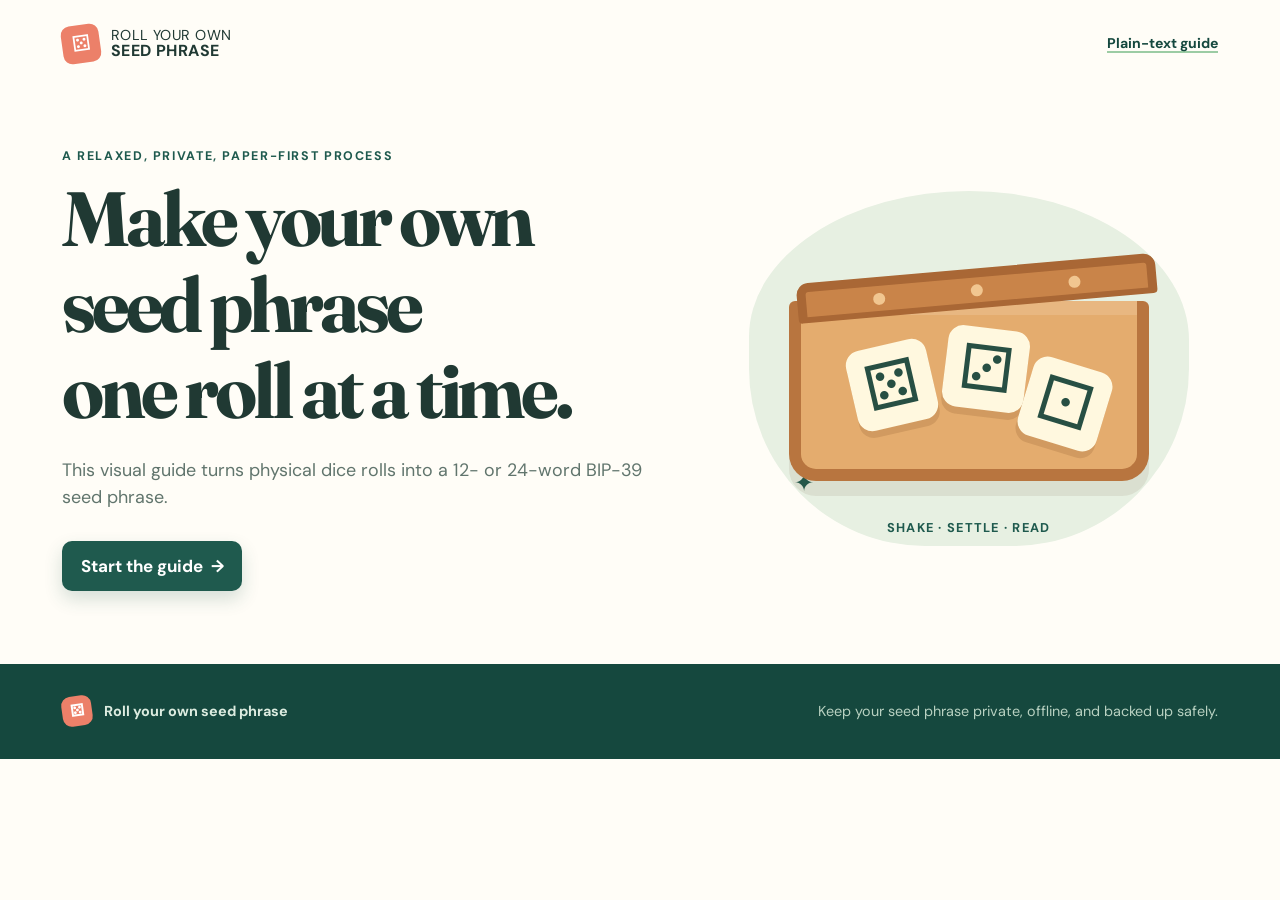
==== website/index.html @ ac2494f8 "Add seed phrase guide website Add the complete six-step static dice-to-BIP39 guide with interactive " ====
<!doctype html>
<html lang="en">
<head>
  <meta charset="utf-8">
  <meta name="viewport" content="width=device-width, initial-scale=1">
  <meta name="description" content="A calm, visual guide to creating a BIP-39 seed phrase with physical dice.">
  <title>Roll Your Own Seed Phrase</title>
  <link rel="stylesheet" href="styles.css">
</head>
<body>
  <header class="site-header">
    <div class="brand" aria-label="Roll Your Own Seed Phrase">
      <span class="brand-mark" aria-hidden="true">⚄</span>
      <span>Roll your own<br><strong>seed phrase</strong></span>
    </div>
    <a class="plain-guide-link" href="../HowToRollYourOwnSeedphrase.txt">Plain-text guide</a>
  </header>

  <main>
    <section class="hero intro" aria-labelledby="hero-title">
      <div class="hero-copy">
        <p class="eyebrow">A relaxed, private, paper-first process</p>
        <h1 id="hero-title">Make your own seed phrase<br>one roll at a time.</h1>
        <p class="hero-text">This visual guide turns physical dice rolls into a 12- or 24-word BIP-39 seed phrase.</p>
        <div class="hero-actions">
          <button class="button button-primary start-guide" type="button">Start the guide <span aria-hidden="true">→</span></button>
        </div>
      </div>
      <div class="hero-art" aria-label="Illustration of dice inside a lidded box">
        <div class="spark spark-one">✦</div><div class="spark spark-two">✦</div>
        <div class="box-lid"><span></span><span></span><span></span></div>
        <div class="box">
          <span class="die die-a">⚄</span><span class="die die-b">⚂</span><span class="die die-c">⚀</span>
        </div>
        <p class="art-caption">Shake · settle · read</p>
      </div>
    </section>

    <section class="wizard" aria-label="Seed phrase guide">
      <div class="wizard-progress" aria-live="polite"><span class="progress-label">Step <strong data-current-step>1</strong> of 6</span><div class="progress-track"><span></span></div><span data-progress-title>Prepare privately</span></div>
      <div class="step-stage">
        <article class="guide-step is-active prepare-step" data-step-panel="1">
          <div class="step-copy"><p class="step-number">Step 1 · prepare</p><h2>Set up a private, paper-first workspace.</h2><p>Gather these six things before we get started.</p>
            <div class="setup-grid compact"><article class="supply-card"><span class="supply-icon" aria-hidden="true">⚄</span><h3>Dice</h3><p>One or more six-sided dice.</p></article><article class="supply-card"><span class="supply-icon" aria-hidden="true">▱</span><h3>Rolling setup</h3><p>A lidded box (e.g. shoebox, tupperware) OR a cup and a hard rolling tray.</p></article><article class="supply-card"><span class="supply-icon" aria-hidden="true">▤</span><h3>Two printouts</h3><p><a href="../BitsToWords.pdf">BitsToWords</a> and the <a href="../BIP39_Wordlist_Binary_Decimal_Searchable.pdf">manually searchable BIP-39 word list</a>.</p></article><article class="supply-card"><span class="supply-icon" aria-hidden="true">✎</span><h3>A pen</h3><p>Use it to write each converted bit into the printed sheet.</p></article><article class="supply-card"><span class="supply-icon" aria-hidden="true">▣</span><h3>An offline device</h3><p>A hardware wallet or offline laptop that can <span class="tooltip-wrap"><button class="tooltip-trigger" type="button" aria-describedby="checksum-wallets">find the checksum word<span aria-hidden="true">ⓘ</span></button><span class="tooltip-content" id="checksum-wallets" role="tooltip">Known options include BitBox02, Passport, Jade, Specter DIY, and SeedSigner. Check your device documentation and firmware before relying on it.</span></span>.</p></article><article class="supply-card"><span class="supply-icon" aria-hidden="true">⌂</span><h3>A private room</h3><p>No cameras, phones, observers or electronic snitches like Alexa.</p></article></div>
            <div class="setup-choices"><div><h3 class="choice-heading">My dice</h3><div class="toggle-group" role="group" aria-label="Dice quality"><button class="toggle is-selected" type="button" data-dice="casino" aria-pressed="true">Casino-grade</button><button class="toggle" type="button" data-dice="consumer" aria-pressed="false">Any</button></div><p class="dice-quality-note" data-dice-quality-note hidden><strong>Choose plain, well-made dice.</strong> Casino-grade is not required, but avoid decorative, novelty, or visibly uneven dice.</p></div><div><h3 class="choice-heading">My rolling setup</h3><div class="toggle-group" role="group" aria-label="Rolling setup"><button class="toggle is-selected" type="button" data-container="box" aria-pressed="true">Lidded box</button><button class="toggle" type="button" data-container="cup" aria-pressed="false">Cup and hard tray</button></div></div></div>
            <div class="checklist compact-checklist"><label class="checkpoint"><input type="checkbox" data-checkpoint="dice"><span>Dice ready</span></label><label class="checkpoint"><input type="checkbox" data-checkpoint="rolling-setup"><span>Box or cup and tray ready</span></label><label class="checkpoint"><input type="checkbox"><span>Both printouts ready</span></label><label class="checkpoint"><input type="checkbox"><span>Pen ready</span></label><label class="checkpoint"><input type="checkbox"><span>Offline checksum device ready</span></label><label class="checkpoint"><input type="checkbox"><span>Room checked for privacy</span></label></div>
          </div>
        </article>

        <article class="guide-step" data-step-panel="2">
          <div class="step-copy"><p class="step-number">Step 2 · decide</p><h2>Choose your phrase length and encoding.</h2><p>Make both choices now, before any rolling. Your selection controls every instruction that follows.</p>
            <h3 class="choice-heading">Phrase length</h3><div class="toggle-group" role="group" aria-label="Phrase length"><button class="toggle is-selected" type="button" data-length="12" aria-pressed="true">12 words <small>128 random bits</small></button><button class="toggle" type="button" data-length="24" aria-pressed="false">24 words <small>256 random bits</small></button></div>
            <h3 class="choice-heading">Dice-to-bit method</h3><div class="encoding-tabs" role="tablist" aria-label="Encoding methods"><button class="encoding-tab is-selected" type="button" data-encoding="base4" role="tab" aria-selected="true">Recommended: base-4</button><button class="encoding-tab" type="button" data-encoding="binary" role="tab" aria-selected="false">Alternative: binary</button></div>
            <div class="encoding-explanation is-visible" data-encoding-panel="base4"><p><strong>Base-4 rejection sampling</strong> gives two bits from each accepted roll. Faces 5 and 6 are ignored.</p><p class="quiet">Collect <strong data-base4-count>64</strong> accepted results. Expect about <strong data-base4-average>96</strong> physical rolls on average.</p></div><div class="encoding-explanation" data-encoding-panel="binary"><p><strong>Binary quantization</strong> uses every result: faces 1–3 mean 0, and faces 4–6 mean 1.</p><p class="quiet">Make exactly <strong data-binary-count>128</strong> rolls. Use this only with casino-grade dice, or select 24 words for more margin.</p></div><p class="selection-warning" data-binary-warning hidden><strong>Choose another combination.</strong> Binary quantization with consumer-grade dice requires the 24-word option. Select 24 words or use base-4.</p>
            <label class="checkpoint"><input type="checkbox"><span>I selected my phrase length and encoding.</span></label>
          </div>
          <div class="step-visual encoding-visual" aria-label="Selected die conversion visual"><div class="die-grid" data-base4-visual><div><b>⚀</b><span>00</span></div><div><b>⚁</b><span>01</span></div><div><b>⚂</b><span>10</span></div><div><b>⚃</b><span>11</span></div><div class="rejected"><b>⚄</b><span>skip</span></div><div class="rejected"><b>⚅</b><span>skip</span></div></div><div class="die-grid binary-grid" data-binary-visual hidden><div><b>⚀</b><span>0</span></div><div><b>⚁</b><span>0</span></div><div><b>⚂</b><span>0</span></div><div><b>⚃</b><span>1</span></div><div><b>⚄</b><span>1</span></div><div><b>⚅</b><span>1</span></div></div><p class="visual-label" data-encoding-caption>Base-4: 1–4 become bits; 5–6 are skipped.</p></div>
        </article>

        <article class="guide-step" data-step-panel="3">
          <div class="step-copy"><p class="step-number">Step 3 · roll and record</p><h2>Roll, convert, and repeat.</h2><div data-container-panel="box"><ol class="instruction-list"><li><span>1</span> Put all dice in the lidded box. Shake hard at least ten times, then gently tip the settled dice to one edge.</li><li><span>2</span> Open the box without moving dice by hand. Read left to right; if needed, read the next row front to back.</li><li><span>3</span> Convert each result using the selected method, shown on the right.</li><li><span>4</span> Write <strong data-bits-per-result>2</strong> <strong data-bit-word>bits</strong> in <span data-bit-boxes>the next free boxes</span>.</li></ol></div><div data-container-panel="cup" hidden><ol class="instruction-list"><li><span>1</span> Shake the dice in the cup, then cast them with enough room and energy for several impacts on the hard rolling tray or mat.</li><li><span>2</span> Read every die using the fixed spatial order chosen before the first throw.</li><li><span>3</span> Convert each result using the selected method, shown on the right.</li><li><span>4</span> Write <strong data-bits-per-result>2</strong> <strong data-bit-word>bits</strong> in <span data-bit-boxes>the next free boxes</span>.</li></ol></div><p class="callout"><strong>Unclear result?</strong> If a die is cocked or ambiguous, discard the whole batch and roll the complete batch again.</p><p class="repeat-instruction"><strong>Repeat:</strong> steps 1-4, until you reach the stopping boundary in the last word.</p><label class="checkpoint"><input type="checkbox"><span>I rolled <strong data-required-bits>128</strong> bits with this same rolling method, reading order, and conversion rule throughout.</span></label></div>
          <div class="step-visual rolling-visual" aria-label="Selected rolling method and bit-entry visual"><div class="box-method" data-container-visual="box"><b class="visual-step-number">1</b><div class="mini-box"><span>⚄</span><span>⚂</span><span>⚀</span></div><div class="visual-arrow">↘</div><b class="visual-step-number read-number">2</b><div class="aligned-dice"><span>⚄</span><span>⚂</span><span>⚀</span></div><p>Shake ×10, then tip to align.<br>Read left → right.</p></div><div class="cup-method" data-container-visual="cup" hidden><b class="visual-step-number">1</b><div class="cup-icon">⚄</div><div class="visual-arrow">↘</div><b class="visual-step-number read-number">2</b><div class="tray-dice"><span>⚄</span><span>⚂</span><span>⚀</span></div><p>Cast onto a hard tray or mat.<br>Read in your fixed spatial order.</p></div><div class="face-mapping" data-base4-example><div class="mapping-heading"><b class="visual-step-number">3</b><span>Convert the face value</span></div><div class="mapping-row faces"><b>⚀</b><b>⚁</b><b>⚂</b><b>⚃</b><b>⚄</b><b>⚅</b></div><div class="mapping-row arrows"><span>↓</span><span>↓</span><span>↓</span><span>↓</span><span>↓</span><span>↓</span></div><div class="mapping-row results"><span>00</span><span>01</span><span>10</span><span>11</span><span class="skip">skip</span><span class="skip">skip</span></div></div><div class="face-mapping" data-binary-example hidden><div class="mapping-heading"><b class="visual-step-number">3</b><span>Convert the face value</span></div><div class="mapping-row faces"><b>⚀</b><b>⚁</b><b>⚂</b><b>⚃</b><b>⚄</b><b>⚅</b></div><div class="mapping-row arrows"><span>↓</span><span>↓</span><span>↓</span><span>↓</span><span>↓</span><span>↓</span></div><div class="mapping-row results"><span>0</span><span>0</span><span>0</span><span>1</span><span>1</span><span>1</span></div></div><div class="boundary-shot"><b class="visual-step-number">4</b><span>Stop at the bold divider: leave <strong data-checksum-bits>4</strong> boxes blank.</span><small>Ignore any later dice in the final batch.</small></div><div class="stop-condition-shot"><b class="visual-step-number">5</b><div class="stop-condition-placeholder" role="img" aria-label="Placeholder for a stop-condition image">Stop-condition image placeholder</div></div></div>
        </article>

        <article class="guide-step" data-step-panel="4">
          <div class="step-copy"><p class="step-number">Step 4 · bits to words</p><h2>Look up one 11-bit group (word) at a time.</h2><p>Use the <strong>printed</strong> references. For each of the numbered boxes (except the last one):</p><ol class="instruction-list"><li><span>1</span>Use the first 3 bits to choose the <strong>page</strong>.</li><li><span>2</span>Use the next 3 bits to choose the <strong>column</strong>.</li><li><span>3</span>Use the last 5 bits to choose the <strong>row</strong> and thus word.</li><li><span>4</span><strong>Write</strong> the word you found into the empty space beneath its bits.</li></ol><label class="checkpoint"><input type="checkbox"><span>I found all <strong data-found-words>11</strong> words.</span></label>
          </div>
          <div class="step-visual lookup-visual" aria-label="Four-stage visual lookup and word-entry process for the BIP39 word list">
            <div class="lookup-stage"><b class="visual-step-number">1</b><div class="bits-word-box bits-page"><span class="word-number">1</span><div class="bit-cells"><i>1</i><i>1</i><i>0</i><i>1</i><i>0</i><i>0</i><i>1</i><i>0</i><i>1</i><i>0</i><i>0</i></div><span class="word-space"></span></div><div class="sheet-stack" aria-label="All BIP39 word-list pages"><img src="assets/BIP39_printout/Page1.png" alt="BIP39 word-list page 1"><img src="assets/BIP39_printout/Page2.png" alt="BIP39 word-list page 2"><img src="assets/BIP39_printout/Page3.png" alt="BIP39 word-list page 3"><img src="assets/BIP39_printout/Page4.png" alt="BIP39 word-list page 4"><img src="assets/BIP39_printout/Page5.png" alt="BIP39 word-list page 5"><img src="assets/BIP39_printout/Page6.png" alt="BIP39 word-list page 6"><img src="assets/BIP39_printout/Page7.png" alt="BIP39 word-list page 7"></div><span class="lookup-arrow">→</span><img class="lookup-sheet" src="assets/BIP39_printout/Page7.png" alt="Selected BIP39 word-list page 7"></div>
            <div class="lookup-stage"><b class="visual-step-number">2</b><div class="bits-word-box bits-column"><span class="word-number">1</span><div class="bit-cells"><i>1</i><i>1</i><i>0</i><i>1</i><i>0</i><i>0</i><i>1</i><i>0</i><i>1</i><i>0</i><i>0</i></div><span class="word-space"></span></div><img class="lookup-sheet" src="assets/BIP39_printout/Page7.png" alt="Selected BIP39 word-list page 7"><span class="lookup-arrow">→</span><div class="sheet-highlight column-highlight"><img class="lookup-sheet" src="assets/BIP39_printout/Page7.png" alt="Page 7 with column 5 highlighted"></div></div>
            <div class="lookup-stage"><b class="visual-step-number">3</b><div class="bits-word-box bits-row"><span class="word-number">1</span><div class="bit-cells"><i>1</i><i>1</i><i>0</i><i>1</i><i>0</i><i>0</i><i>1</i><i>0</i><i>1</i><i>0</i><i>0</i></div><span class="word-space"></span></div><div class="sheet-highlight column-highlight"><img class="lookup-sheet" src="assets/BIP39_printout/Page7.png" alt="Page 7 with column 5 highlighted"></div><span class="lookup-arrow">→</span><div class="sheet-highlight column-row-highlight"><img class="lookup-sheet" src="assets/BIP39_printout/Page7.png" alt="Page 7 with column 5 and row 21 highlighted"></div></div>
            <div class="lookup-stage lookup-write-stage"><b class="visual-step-number">4</b><div class="bits-word-box bits-complete"><span class="word-number">1</span><div class="bit-cells"><i>1</i><i>1</i><i>0</i><i>1</i><i>0</i><i>0</i><i>1</i><i>0</i><i>1</i><i>0</i><i>0</i></div><span class="word-space">spoon</span></div></div>
          </div>
        </article>

        <article class="guide-step" data-step-panel="5">
          <div class="step-copy"><p class="step-number">Step 5 · finish</p><h2>Let the checksum finish the last word.</h2><p>For your selected <strong data-selected-length>12</strong>-word phrase, keep the bits you rolled and leave the final <strong data-checksum-bits>4</strong> checksum bits for the wallet.</p><ol class="instruction-list"><li><span>1</span> Identify the <strong class="no-wrap" data-final-options>16</strong> allowed last-word choices matching your rolled bits.<div class="final-range-breakdown" data-final-range-instructions-12><ul><li>The first 3 bits determine the page.</li><li>The next 3 bits determine the column.</li><li>Bit 7 selects the upper half (0) or lower half (1) of that column.</li></ul></div><span data-final-range-instructions-24 hidden>The first 3 bits determine the page.</span></li><li><span>2</span> Enter the first <strong data-prior-word-count>11</strong> words as an existing seed phrase.</li><li><span>3</span> Depending on your wallet select a final word (consult its documentation if needed).</li><li><span>4</span> Verify the wallet's proposed final word against that range.</li></ol>
            <p class="callout"><strong>Remember:</strong> checksum bits are determined by the earlier bits. They do not reduce the randomness you created with dice.</p>
            <label class="checkpoint"><input type="checkbox"><span>I identified the valid range of final words.</span></label>
            <label class="checkpoint"><input type="checkbox"><span>I verified the final word proposed by the wallet keeps my rolled bits and is in the valid range.</span></label>
          </div>
          <div class="step-visual finish-visual" aria-label="Final word selection visual"><div class="finish-stage final-bits-stage"><b class="visual-step-number">1</b><div class="final-bits"><span class="rolled-bits">rolled bits</span><span class="checksum-bits" data-checksum-caption>4 checksum bits</span></div><span class="lookup-arrow">→</span><div class="final-candidate candidate-12" data-final-range-12><div class="sheet-highlight final-range-highlight half-column"><img class="lookup-sheet" src="assets/BIP39_printout/Page7.png" alt="BIP39 word-list page with the upper half of one column highlighted"></div><span>Half a column: 16 candidate words</span></div><div class="final-candidate candidate-24" data-final-range-24 hidden><div class="sheet-highlight final-range-highlight full-page"><img class="lookup-sheet" src="assets/BIP39_printout/Page7.png" alt="BIP39 word-list page highlighted as the candidate range"></div><span>One page: 256 candidate words</span></div></div></div>
        </article>

        <article class="guide-step completion-step" data-step-panel="6">
          <div class="step-copy"><p class="step-number">Step 6 · complete</p><div class="celebration-mark" aria-hidden="true">✦</div><h2>Congratulations—<br>you made your own seed phrase.</h2><p>Keep it private, offline, and safely backed up.</p></div>
        </article>
      </div>
      <div class="step-controls"><button class="button button-quiet previous" type="button" disabled>← Back</button><button class="button button-primary next" type="button">Continue →</button></div><p class="forward-note" data-forward-note aria-live="polite">Tick the checklist above to continue.</p>
      <p class="small-note">This website is an aid to the paper guide, not a place to enter or store your rolls, bits, or seed words.</p>
    </section>
  </main>

  <footer><div><span class="brand-mark" aria-hidden="true">⚄</span> Roll your own seed phrase</div><p>Keep your seed phrase private, offline, and backed up safely.</p></footer>
  <script src="script.js"></script>
</body>
</html>
---- website/styles.css ----
@import url('https://fonts.googleapis.com/css2?family=DM+Mono:wght@400;500&family=DM+Sans:opsz,wght@9..40,400;9..40,500;9..40,600;9..40,700&family=Fraunces:opsz,wght@9..144,600;9..144,700&display=swap');

:root {
  --ink: #203933;
  --muted: #61756d;
  --cream: #fffdf7;
  --sand: #f6efe2;
  --sage: #d8e8d3;
  --mint: #eff7ed;
  --forest: #1f5a4e;
  --deep-forest: #15483e;
  --coral: #ec8069;
  --line: #d9dfd3;
  --shadow: 0 14px 35px rgba(28, 65, 53, .12);
}

* { box-sizing: border-box; }
html { scroll-behavior: smooth; }
body { margin: 0; color: var(--ink); background: var(--cream); font-family: "DM Sans", Arial, sans-serif; font-size: 17px; line-height: 1.55; }
a { color: var(--deep-forest); text-decoration-color: #9ccca4; text-decoration-thickness: 2px; text-underline-offset: 3px; }
a:hover { color: var(--coral); }
button { font: inherit; }
.skip-link { position: absolute; top: -50px; left: 1rem; padding: .6rem 1rem; color: #fff; background: var(--forest); z-index: 10; }
.skip-link:focus { top: 1rem; }
.site-header { max-width: 1220px; min-height: 88px; display: flex; align-items: center; justify-content: space-between; margin: auto; padding: 1rem 2rem; }
.brand { display: inline-flex; align-items: center; gap: .65rem; color: var(--ink); text-decoration: none; line-height: 1.02; font-size: .9rem; letter-spacing: .03em; text-transform: uppercase; }
.brand strong { font-size: 1rem; }
.brand-mark { display: inline-grid; place-items: center; width: 2.4rem; height: 2.4rem; color: #fff; background: var(--coral); border-radius: 9px; transform: rotate(-8deg); font-size: 1.35rem; }
nav { display: flex; gap: 1.6rem; font-size: .92rem; font-weight: 600; }
nav a { text-decoration: none; color: var(--ink); }
.hero { max-width: 1220px; min-height: 500px; display: grid; grid-template-columns: 1.1fr .9fr; align-items: center; gap: 3rem; padding: 3.7rem 2rem 4.6rem; margin: auto; }
.eyebrow { margin: 0 0 .6rem; color: var(--forest); font-size: .78rem; font-weight: 700; letter-spacing: .13em; text-transform: uppercase; }
h1, h2, h3 { line-height: 1.12; }
h1, h2 { font-family: Fraunces, Georgia, serif; }
h1 { max-width: 690px; margin: 0; font-size: clamp(3rem, 6vw, 5.6rem); letter-spacing: -.055em; }
h2 { max-width: 710px; margin: 0; font-size: clamp(2.25rem, 4vw, 3.75rem); letter-spacing: -.04em; }
h3 { margin: 0 0 .65rem; font-size: 1.35rem; }
.hero-text { max-width: 610px; color: var(--muted); font-size: 1.12rem; margin: 1.4rem 0 1.8rem; }
.hero-actions, .step-controls { display: flex; gap: .8rem; flex-wrap: wrap; }
.button { min-height: 46px; display: inline-flex; align-items: center; justify-content: center; gap: .5rem; padding: .67rem 1.1rem; border: 1px solid transparent; border-radius: 10px; font-weight: 700; text-decoration: none; cursor: pointer; transition: transform .18s ease, background .18s ease; }
.button:hover { transform: translateY(-2px); }
.button-primary { color: #fff; background: var(--forest); box-shadow: 0 8px 18px rgba(31, 90, 78, .19); }
.button-primary:hover { color: #fff; background: var(--deep-forest); }
.button-quiet { color: var(--deep-forest); background: transparent; border-color: var(--line); }
.button-quiet:hover { color: var(--deep-forest); background: var(--mint); }
.button:disabled { cursor: not-allowed; opacity: .4; transform: none; }
.hero-art { position: relative; width: min(100%, 440px); min-height: 355px; margin: 0 auto; padding: 70px 40px 40px; background: #e7f0e2; border-radius: 50% 50% 40% 40% / 41% 42% 50% 50%; overflow: hidden; }
.box { position: relative; min-height: 180px; padding: 30px; background: #e4ac6e; border: 12px solid #b8753f; border-top: 0; border-radius: 6px 6px 27px 27px; box-shadow: inset 0 14px rgba(255,255,255,.13), 0 15px 0 rgba(86, 57, 29, .09); }
.box-lid { position: relative; z-index: 1; height: 40px; display: flex; justify-content: space-around; align-items: center; padding: 0 24px; background: #c98449; border: 9px solid #a96735; border-bottom-width: 6px; border-radius: 12px 12px 4px 4px; transform: rotate(-5deg) translate(7px, 8px); }
.box-lid span { width: 12px; height: 12px; background: #f1c690; border-radius: 50%; }
.die { position: absolute; width: 82px; height: 82px; display: grid; place-items: center; border-radius: 15px; color: #274f43; background: #fff8df; box-shadow: 0 7px 0 rgba(115, 69, 28, .17); font-size: 3.9rem; line-height: 1; }
.die-a { left: 15%; top: 43px; transform: rotate(-13deg); }.die-b { left: 43%; top: 27px; transform: rotate(7deg); }.die-c { right: 9%; top: 62px; transform: rotate(17deg); }
.spark { position: absolute; color: var(--coral); font-size: 1.5rem; }.spark-one { top: 55px; right: 60px; }.spark-two { bottom: 45px; left: 45px; color: var(--forest); }
.art-caption { position: absolute; bottom: -4px; left: 0; right: 0; text-align: center; color: var(--forest); font-size: .8rem; font-weight: 700; letter-spacing: .1em; text-transform: uppercase; }
.notice { max-width: 1160px; display: flex; align-items: center; gap: 1rem; padding: 1rem 1.5rem; margin: 0 auto; color: #295246; background: var(--sage); border-radius: 12px; }
.notice p { margin: 0; }.notice-icon { display: grid; flex: 0 0 2rem; place-items: center; width: 2rem; height: 2rem; color: #fff; background: var(--forest); border-radius: 50%; }
.section { padding: 6.5rem 2rem; }.section-heading { max-width: 800px; margin: 0 auto 2.5rem; text-align: center; }.section-heading > p:last-child { max-width: 630px; margin: 1rem auto 0; color: var(--muted); }
.setup { background: var(--sand); margin-top: 5rem; }.setup-grid { max-width: 1160px; display: grid; grid-template-columns: repeat(4, 1fr); gap: 1rem; margin: auto; }
.supply-card { min-height: 220px; padding: 1.4rem; background: #fffaf1; border: 1px solid #eadfcf; border-radius: 16px; }.supply-card p { color: var(--muted); font-size: .95rem; }.supply-icon { display: grid; place-items: center; width: 3rem; height: 3rem; margin-bottom: 1rem; color: #fff; background: var(--forest); border-radius: 11px; font-size: 1.5rem; }
.choice-panel { max-width: 920px; display: flex; align-items: center; justify-content: space-between; gap: 2rem; padding: 1.7rem; margin: 3rem auto 0; background: var(--cream); border-radius: 16px; box-shadow: var(--shadow); }.choice-panel h3 { font-size: 1.5rem; }.choice-panel p:last-child { margin: 0; color: var(--muted); }
.toggle-group { display: flex; overflow: hidden; flex: 0 0 auto; border: 1px solid var(--line); border-radius: 11px; }.toggle { min-width: 135px; padding: .7rem .8rem; color: var(--muted); background: transparent; border: 0; cursor: pointer; font-weight: 700; }.toggle + .toggle { border-left: 1px solid var(--line); }.toggle small { display: block; margin-top: .15rem; font-size: .72rem; font-weight: 500; }.toggle.is-selected { color: #fff; background: var(--forest); }
.guide { max-width: 1220px; margin: auto; }.guide-heading { margin-bottom: 2rem; }.stepper { display: grid; grid-template-columns: repeat(5, 1fr); gap: .4rem; max-width: 1050px; margin: auto; padding-bottom: 2.5rem; border-bottom: 1px solid var(--line); }.step-tab { display: flex; align-items: center; gap: .5rem; padding: .55rem; color: var(--muted); text-align: left; background: transparent; border: 0; border-radius: 8px; cursor: pointer; font-size: .84rem; font-weight: 700; }.step-tab span { display: grid; place-items: center; flex: 0 0 26px; width: 26px; height: 26px; color: var(--forest); background: var(--mint); border-radius: 50%; }.step-tab.is-active { color: var(--deep-forest); background: var(--mint); }.step-tab.is-active span { color: #fff; background: var(--forest); }
.step-stage { max-width: 1040px; margin: 2.8rem auto 0; }.guide-step { display: none; grid-template-columns: 1fr .9fr; align-items: center; gap: 4.2rem; min-height: 420px; }.guide-step.is-active { display: grid; }.step-number { margin: 0 0 .6rem; color: var(--coral); font-size: .8rem; font-weight: 700; letter-spacing: .12em; text-transform: uppercase; }.step-copy > p:not(.step-number) { color: var(--muted); }.step-copy h3 { font-family: Fraunces, Georgia, serif; font-size: 2.3rem; letter-spacing: -.035em; }.step-visual { min-height: 290px; display: grid; place-items: center; padding: 2rem; background: var(--mint); border-radius: 28px; }.step-controls { justify-content: center; margin-top: 1rem; }
.encoding-tabs { display: flex; gap: .4rem; margin: 1.5rem 0 1rem; }.encoding-tab { padding: .55rem .7rem; color: var(--muted); background: #fff; border: 1px solid var(--line); border-radius: 8px; cursor: pointer; font-size: .84rem; font-weight: 700; }.encoding-tab.is-selected { color: #fff; background: var(--forest); border-color: var(--forest); }.encoding-explanation { display: none; padding: .85rem 1rem; background: #fffdf7; border-left: 4px solid var(--coral); border-radius: 0 8px 8px 0; font-size: .95rem; }.encoding-explanation.is-visible { display: block; }.encoding-explanation p { margin: .15rem 0 .5rem; }.encoding-explanation .quiet { color: var(--muted); margin-bottom: 0; }.die-grid { display: grid; grid-template-columns: repeat(3, 86px); gap: 12px; }.die-grid div { display: grid; place-items: center; height: 86px; color: #fff; background: var(--forest); border: 1px solid #315d50; border-radius: 9px; box-shadow: none; }.die-grid b { font-family: "DejaVu Sans", sans-serif; font-size: 1.75rem; font-weight: 400; line-height: 1; }.die-grid span { font-family: "DM Mono", monospace; font-size: .8rem; }.die-grid .rejected { color: #8c7864; background: #eee5d8; border-color: #cbbfae; box-shadow: none; }.visual-label { align-self: end; margin: 1rem 0 0; color: var(--muted); font-size: .85rem; text-align: center; }
.instruction-list { display: grid; gap: .8rem; padding: 0; margin: 1.3rem 0; list-style: none; }.instruction-list li { position: relative; min-height: 27px; padding-left: calc(27px + .7rem); }.instruction-list > li > span:first-child { position: absolute; top: 0; left: 0; display: grid; place-items: center; width: 27px; height: 27px; color: #fff; background: var(--forest); border-radius: 50%; font-size: .8rem; font-weight: 700; }.callout { padding: .9rem 1rem; color: #436055 !important; background: #fff6db; border-radius: 9px; font-size: .92rem; }.shake-visual { grid-template-columns: repeat(2, 1fr); gap: 1rem; }.shake-stage { display: grid; gap: .7rem; place-items: center; width: 118px; height: 110px; color: var(--forest); background: #fffdf7; border-radius: 14px; font-weight: 700; }.shake-stage i { font-size: 2.25rem; font-style: normal; }
.bit-visual { grid-template-columns: 1fr; align-content: center; }.bit-visual p { margin: 0 0 1rem; font-weight: 700; }.bit-row { display: flex; gap: 5px; }.bit-row span { display: grid; place-items: center; width: 28px; height: 35px; color: var(--deep-forest); background: #fff; border: 1px solid #bed2bf; border-radius: 4px; font-family: "DM Mono", monospace; font-size: .8rem; }.word-arrow { margin: .8rem; color: var(--coral); font-size: 1.8rem; }.word-placeholder { padding: .7rem 1rem; color: var(--forest); background: #fff8df; border-radius: 8px; font-weight: 700; }.lookup-grid { display: grid; grid-template-columns: repeat(3, 1fr); overflow: hidden; margin-top: 1.5rem; border: 1px solid var(--line); border-radius: 10px; }.lookup-grid div { padding: .8rem; background: #fff; font-size: .82rem; }.lookup-grid div + div { border-left: 1px solid var(--line); }.lookup-grid strong, .lookup-grid span { display: block; }.lookup-grid span { color: var(--muted); }.page-visual { grid-template-rows: 1fr auto; }.paper { position: relative; width: 205px; height: 236px; padding: 21px; background: #fffdf7; box-shadow: 12px 13px 0 #dcead8; transform: rotate(4deg); }.paper-header { width: 55%; height: 13px; background: var(--forest); }.paper-lines { height: 154px; margin-top: 18px; background: repeating-linear-gradient(to bottom, #fffdf7 0 13px, #c9d7c6 14px 15px); }.paper-highlight { position: absolute; width: 130px; height: 16px; top: 139px; left: 29px; background: #ffe595; opacity: .75; }.finish-visual { grid-template-columns: repeat(2, 1fr); gap: .9rem; }.word-card { padding: 1rem .6rem; color: var(--forest); text-align: center; background: #fff; border-radius: 8px; box-shadow: 0 4px 0 #cadac5; font-family: "DM Mono", monospace; font-size: .82rem; }.word-card.final { color: #fff; background: var(--coral); box-shadow: 0 4px 0 #ca6654; }.word-card small { font-family: "DM Sans", sans-serif; }
.checklist-section { padding-top: 1rem; background: var(--sand); }.checklist { max-width: 790px; display: grid; gap: .8rem; margin: auto; }.checklist label { display: flex; gap: .8rem; align-items: center; padding: .85rem 1rem; background: #fffaf1; border-radius: 9px; cursor: pointer; }.checklist input { width: 1.2rem; height: 1.2rem; accent-color: var(--forest); }.checklist input:checked + span { color: var(--muted); text-decoration: line-through; }.small-note { max-width: 790px; margin: 1.5rem auto 0; color: var(--muted); font-size: .88rem; text-align: center; }
footer { display: flex; align-items: center; justify-content: space-between; gap: 1.5rem; padding: 2rem max(2rem, calc((100vw - 1156px)/2)); color: #dcece0; background: var(--deep-forest); font-size: .9rem; }footer div { display: flex; align-items: center; gap: .7rem; font-weight: 700; }footer .brand-mark { width: 1.9rem; height: 1.9rem; font-size: 1rem; }footer p { margin: 0; color: #b8d1c1; }
@media (max-width: 800px) { body { font-size: 16px; }.site-header { padding: 1rem 1.2rem; }nav { display: none; }.hero { grid-template-columns: 1fr; padding: 2.4rem 1.2rem 3.5rem; }.hero-art { width: min(100%, 370px); min-height: 310px; }.section { padding: 4.3rem 1.2rem; }.notice { margin: 0 1.2rem; }.setup-grid { grid-template-columns: repeat(2, 1fr); }.choice-panel { flex-direction: column; align-items: stretch; }.toggle-group { width: 100%; }.toggle { flex: 1; }.stepper { grid-template-columns: 1fr 1fr; }.step-tab:last-child { grid-column: 1 / -1; }.guide-step.is-active { grid-template-columns: 1fr; gap: 2rem; }.step-copy h3 { font-size: 2rem; }.step-visual { min-height: 240px; }.step-controls { margin-top: 2rem; }footer { flex-direction: column; align-items: flex-start; padding: 2rem 1.2rem; } }
@media (max-width: 450px) { h1 { font-size: 3.2rem; }.setup-grid { grid-template-columns: 1fr; }.die-grid { grid-template-columns: repeat(3, 72px); }.die-grid div { height: 72px; }.bit-row { gap: 3px; }.bit-row span { width: 23px; }.encoding-tabs { flex-direction: column; }.lookup-grid { grid-template-columns: 1fr; }.lookup-grid div + div { border-left: 0; border-top: 1px solid var(--line); } }

/* Single-path wizard overrides */
.plain-guide-link { color: var(--deep-forest); font-size: .88rem; font-weight: 700; }
.wizard { display: none; min-height: calc(100vh - 88px); max-width: 1140px; padding: 2rem; margin: 0 auto; }
.wizard-active .intro { display: none; }
.wizard-active .wizard { display: block; }
.wizard-progress { max-width: 1000px; display: grid; grid-template-columns: auto 1fr auto; align-items: center; gap: .85rem; margin: 0 auto 1.5rem; color: var(--muted); font-size: .84rem; font-weight: 700; }
.progress-label { white-space: nowrap; color: var(--forest); }.progress-track { height: 7px; overflow: hidden; background: var(--sage); border-radius: 99px; }.progress-track span { display: block; width: 20%; height: 100%; background: var(--coral); border-radius: inherit; transition: width .25s ease; }
.wizard .step-stage { margin-top: 0; }.wizard .guide-step { min-height: 580px; }.wizard .step-copy h2 { font-size: clamp(2.1rem, 4vw, 3.3rem); }.wizard .step-visual { min-height: 350px; }.compact { grid-template-columns: repeat(2, 1fr); gap: .7rem; margin: 1.4rem 0; }.compact .supply-card { min-height: 0; padding: 1rem; }.compact .supply-card h3 { font-size: 1.05rem; }.compact .supply-card p { margin: .25rem 0 0; font-size: .84rem; }.compact .supply-icon { width: 2.2rem; height: 2.2rem; margin-bottom: .6rem; font-size: 1.05rem; }
.wizard .prepare-step { grid-template-columns: 1fr; min-height: 0; }.prepare-step .compact { grid-template-columns: repeat(3, 1fr); }
.privacy-visual { grid-template-rows: auto auto auto; color: var(--forest); text-align: center; }.privacy-visual > span { color: var(--coral); font-size: 2rem; }.privacy-visual p { margin: 0; font-size: .9rem; font-weight: 700; letter-spacing: .08em; text-transform: uppercase; }.lock-icon { display: grid; place-items: center; width: 150px; height: 150px; color: #fff; background: var(--forest); border: 14px solid #a5caa6; border-radius: 50% 50% 18px 18px; font-size: 4.8rem; }
.choice-heading { margin: 1.45rem 0 .55rem; font-size: 1.05rem; }.wizard .toggle-group { margin-bottom: .4rem; }.checkpoint { display: flex; align-items: center; gap: .7rem; padding: .8rem .9rem; margin-top: 1.2rem; background: #fff6db; border-radius: 9px; cursor: pointer; font-size: .92rem; }.checkpoint input { width: 1.15rem; height: 1.15rem; accent-color: var(--forest); }.checkpoint input:checked + span { color: var(--muted); text-decoration: line-through; }
.binary-grid:not([hidden]), .die-grid:not([hidden]) { display: grid; }.wizard .small-note { max-width: 900px; margin: 1.4rem auto 0; }.wizard + footer { display: none; }.wizard-active footer { display: flex; }.wizard-active main > .hero + .wizard ~ footer { display: flex; }

.setup-choices { display: grid; grid-template-columns: 1fr 1fr; gap: 1rem; }.setup-choices .choice-heading { margin-top: .4rem; }.compact-checklist { grid-template-columns: 1fr 1fr; gap: .55rem; margin-top: 1.4rem; }.compact-checklist label { padding: .6rem .75rem; font-size: .86rem; }.selection-warning { padding: .8rem 1rem; margin: 1rem 0 0; color: #7d2e21; background: #ffebe6; border-left: 4px solid var(--coral); border-radius: 0 8px 8px 0; font-size: .9rem; }[hidden] { display: none !important; }
.conversion-loop { padding: .8rem 1rem; margin-top: 1rem; color: var(--deep-forest); background: var(--sage); border-radius: 9px; font-size: .91rem; }.conversion-loop strong, .conversion-loop span { display: block; }.conversion-loop span { margin-top: .2rem; }.loop-note { color: var(--forest) !important; font-size: .88rem; font-weight: 700; }.rolling-visual { grid-template-rows: 1fr auto auto; }.box-method, .cup-method { display: grid; grid-template-columns: 1fr auto 1fr; align-items: center; gap: .6rem; }.box-method p, .cup-method p { grid-column: 1 / -1; margin: .5rem 0 0; color: var(--forest); text-align: center; font-size: .82rem; font-weight: 700; }.mini-box { display: flex; align-items: center; justify-content: center; gap: .3rem; background: transparent; border: 0; border-radius: 0; transform: none; }.mini-box span, .aligned-dice span, .tray-dice span { display: grid; place-items: center; width: 38px; height: 38px; color: var(--forest); background: #fff8df; border: 1px solid #c8b47e; border-radius: 5px; font-size: 1.7rem; }.aligned-dice, .tray-dice { display: flex; flex-direction: column; gap: .3rem; }.visual-arrow { color: var(--coral); font-size: 2rem; }.cup-icon { display: grid; place-items: center; width: 84px; height: 110px; color: #fff; background: var(--forest); border-radius: 12px 12px 40px 40px; font-size: 2.5rem; }.tray-dice { flex-direction: row; align-items: center; justify-content: center; width: auto; height: auto; background: transparent; border: 0; border-radius: 0; }.reference-crop { display: block; object-fit: cover; object-position: top left; background: #fff; border: 1px solid #cbd2c6; box-shadow: 0 6px 15px rgba(29, 67, 54, .12); }.bits-crop { width: 100%; height: 120px; margin-top: 1rem; object-position: 43% 17%; }.reference-visual { grid-template-columns: 1fr auto 1fr; align-items: center; gap: .7rem; }.reference-visual figure { max-width: 180px; margin: 0; }.reference-visual figcaption { margin-top: .5rem; color: var(--forest); font-size: .78rem; font-weight: 700; text-align: center; }.bits-small { width: 100%; height: 160px; object-position: 28% 20%; }.word-list-crop { width: 100%; height: 160px; object-position: left top; }.finish-visual { grid-template-rows: auto auto 120px auto; }.final-bits { display: flex; overflow: hidden; border-radius: 7px; font-family: "DM Mono", monospace; font-size: .82rem; }.final-bits span { padding: .5rem .7rem; }.rolled-bits { color: #fff; background: var(--forest); }.checksum-bits { color: #7d2e21; background: #ffc5b9; }.final-list-crop { width: 100%; height: 115px; object-position: left bottom; }

.setup-choices > div { display: flex; flex-direction: column; }.setup-choices .choice-heading { min-height: 1.35em; }.setup-choices .toggle-group { min-height: 56px; align-items: stretch; }.setup-choices .toggle { display: flex; align-items: center; justify-content: center; }
.conversion-example { display: grid; grid-template-columns: auto auto auto auto auto; align-items: center; justify-content: center; gap: .45rem; width: 100%; margin-top: .8rem; }.example-die, .example-code { display: grid; place-items: center; min-width: 42px; height: 42px; color: var(--forest); background: #fff8df; border-radius: 8px; font-family: "DM Mono", monospace; font-size: 1.25rem; font-weight: 700; }.example-code { color: #fff; background: var(--forest); }.example-boxes { display: flex; gap: 3px; }.example-boxes i { display: grid; place-items: center; width: 27px; height: 34px; color: var(--deep-forest); background: #fff; border: 2px solid #94bb98; border-radius: 3px; font-family: "DM Mono", monospace; font-style: normal; font-weight: 700; }.conversion-example small { grid-column: 1 / -1; color: var(--forest); font-size: .76rem; text-align: center; }.stop-boundary { display: grid; grid-template-columns: 1fr auto; width: 100%; margin-top: .9rem; overflow: hidden; border: 2px solid #a9c4a8; border-radius: 8px; font-size: .75rem; font-weight: 700; }.stop-boundary > span { padding: .55rem; }.filled-bits { color: #fff; background: var(--forest); }.final-word-bits { color: #7d2e21; background: #ffe4a5; }.stop-boundary small { grid-column: 1 / -1; padding: .45rem .6rem; color: var(--muted); background: #fff; font-size: .71rem; text-align: center; }.rolling-visual { grid-template-rows: auto auto auto; }.lookup-visual { grid-template-columns: repeat(4, 1fr); align-items: start; gap: .55rem; }.lookup-visual figure { margin: 0; }.lookup-visual figcaption, .lookup-stage span { display: block; margin-top: .35rem; color: var(--forest); font-size: .72rem; font-weight: 700; text-align: center; }.lookup-stage { position: relative; }.lookup-stage b { position: absolute; top: -8px; left: -7px; z-index: 1; display: grid; place-items: center; width: 24px; height: 24px; color: #fff; background: var(--coral); border-radius: 50%; font-size: .75rem; }.page-pick, .column-pick, .row-pick { width: 100%; height: 145px; }.page-pick { object-position: 0 0; }.column-pick { object-position: 13% 15%; }.row-pick { object-position: 0 52%; }.finish-visual { grid-template-rows: auto 1fr auto; }.final-candidate { position: relative; width: 100%; overflow: hidden; }.final-candidate span { position: absolute; right: .4rem; bottom: .4rem; padding: .3rem .45rem; color: #7d2e21; background: #ffe4a5; border-radius: 4px; font-size: .72rem; font-weight: 700; }.candidate-12::after { position: absolute; top: 8%; left: 8%; width: 12%; height: 68%; border: 3px solid var(--coral); background: rgba(255, 213, 105, .28); content: ""; pointer-events: none; }.candidate-24::after { position: absolute; inset: 8%; border: 3px solid var(--coral); background: rgba(255, 213, 105, .18); content: ""; pointer-events: none; }.no-wrap { white-space: nowrap; }

.wizard .toggle-group { width: fit-content; }.setup-choices .toggle-group { width: 100%; }.setup-choices .toggle { flex: 1; }.face-mapping { display: grid; grid-template-columns: repeat(6, 1fr); gap: .35rem; width: 100%; margin-top: .8rem; }.face-mapping div { display: grid; place-items: center; min-height: 60px; color: #fff; background: var(--forest); border-radius: 8px; }.face-mapping b { font-size: 1.1rem; }.face-mapping span { font-family: "DM Mono", monospace; font-size: .76rem; }.face-mapping .skip { color: #8c7864; background: #eee5d8; }.face-mapping small { grid-column: 1 / -1; color: var(--forest); text-align: center; font-size: .75rem; font-weight: 700; }.boundary-shot { display: grid; grid-template-columns: 1fr auto; align-items: center; gap: .45rem; width: 100%; margin-top: .85rem; padding: .5rem; background: #fff; border: 2px solid #e3bc5f; border-radius: 8px; }.boundary-shot img { width: 100%; height: 92px; object-fit: cover; object-position: center; }.boundary-shot span { padding: .35rem; color: #7d2e21; background: #ffe4a5; border-radius: 4px; font-size: .75rem; font-weight: 700; }.boundary-shot small { grid-column: 1 / -1; color: var(--muted); font-size: .72rem; text-align: center; }.rolling-visual .loop-note { width: 100%; padding: .7rem .85rem; margin: .85rem 0 0; color: #fff !important; background: var(--forest); border-radius: 8px; font-size: .85rem; text-align: center; }.lookup-visual { grid-template-columns: 1fr; gap: .85rem; }.lookup-stage { display: grid; grid-template-columns: 1fr 180px; align-items: center; gap: .8rem; width: 100%; padding: .6rem; background: #fff; border-radius: 8px; }.lookup-stage span { margin: 0; font-size: .8rem; text-align: left; }.page-pick, .column-pick, .row-pick { width: 100%; height: 74px; }.page-pick { object-position: 0 0; }.column-pick { object-position: 15% 0; }.row-pick { object-position: center 50%; }

.compact-checklist .checkpoint { min-height: 0; margin: 0; background: #fff6db; }.forward-note { min-height: 1.4em; margin: .7rem auto 0; color: #7d2e21; font-size: .86rem; font-weight: 700; text-align: center; }.forward-note.is-hidden { visibility: hidden; }

.repeat-instruction { padding: .8rem .9rem; margin: 1rem 0; color: var(--forest) !important; background: var(--mint); border-left: 4px solid var(--forest); border-radius: 0 8px 8px 0; font-size: .92rem; }.visual-step-number { display: grid; place-items: center; width: 27px; height: 27px; color: #fff; background: var(--forest); border-radius: 50%; font-size: .8rem; }.box-method, .cup-method { position: relative; }.box-method > .visual-step-number:first-child, .cup-method > .visual-step-number:first-child { align-self: start; }.read-number { align-self: center; }.face-mapping { grid-template-columns: 1fr; gap: .25rem; margin-top: 1rem; padding: .7rem; background: #fff; border-radius: 10px; }.face-mapping div { min-height: 0; color: inherit; background: transparent; border-radius: 0; }.mapping-heading { display: flex !important; align-items: center; gap: .5rem; color: var(--forest) !important; font-size: .8rem; font-weight: 700; }.mapping-row { display: grid !important; grid-template-columns: repeat(6, 34px); justify-content: center; gap: .3rem; width: 100%; }.mapping-row > * { display: grid; place-items: center; width: 34px; min-height: 34px; border-radius: 7px; }.mapping-row.faces b { color: var(--forest); background: #e4f0df; }.mapping-row.arrows span { color: var(--coral); font-size: 1.2rem; }.mapping-row.results span { color: #fff; background: var(--forest); font-family: "DM Mono", monospace; font-size: .8rem; }.mapping-row.results .skip { color: #8c7864; background: #eee5d8; }.boundary-shot { position: relative; grid-template-columns: 27px 1fr auto; }.boundary-shot > .visual-step-number { align-self: center; }.boundary-shot small { grid-column: 1 / -1; }
.repeat-instruction { padding: .8rem .9rem; margin: 1rem 0; color: var(--forest) !important; background: var(--mint); border-left: 4px solid var(--forest); border-radius: 0 8px 8px 0; font-size: .92rem; }.visual-step-number { display: grid; place-items: center; width: 27px; height: 27px; color: #fff; background: var(--forest); border-radius: 50%; font-size: .8rem; }.box-method, .cup-method { position: relative; }.box-method > .visual-step-number:first-child, .cup-method > .visual-step-number:first-child { align-self: start; }.read-number { align-self: center; }.face-mapping { grid-template-columns: 1fr; gap: .25rem; margin-top: 1rem; padding: 0; background: transparent; border-radius: 0; }.face-mapping div { min-height: 0; color: inherit; background: transparent; border-radius: 0; }.mapping-heading { display: flex !important; align-items: center; gap: .5rem; color: var(--forest) !important; font-size: .8rem; font-weight: 700; }.mapping-row { display: grid !important; grid-template-columns: repeat(6, 38px); justify-content: center; gap: .35rem; width: 100%; }.mapping-row > * { display: grid; place-items: center; width: 38px; min-height: 38px; border-radius: 5px; }.mapping-row.faces b { color: var(--forest); background: #fffdf7; border: 1px solid #94b495; font-family: "DejaVu Sans", sans-serif; font-size: 1.8rem; font-weight: 400; line-height: 1; }.mapping-row.arrows span { color: var(--coral); font-size: 1.2rem; }.mapping-row.results span { color: #fff; background: var(--forest); border: 1px solid #315d50; font-family: "DM Mono", monospace; font-size: .8rem; }.mapping-row.results .skip { color: #8c7864; background: #eee5d8; border-color: #cbbfae; }.boundary-shot, .stop-condition-shot { position: relative; display: grid; grid-template-columns: 27px 1fr auto; align-items: center; gap: .45rem; width: 100%; }.boundary-shot > .visual-step-number, .stop-condition-shot > .visual-step-number { align-self: center; }.boundary-shot small { grid-column: 1 / -1; }.stop-condition-shot { grid-template-columns: 27px 1fr; margin-top: .8rem; }.stop-condition-placeholder { display: grid; place-items: center; min-height: 92px; padding: .5rem; color: var(--forest); background: #f4f0e4; border: 2px dashed #c7b589; border-radius: 5px; font-size: .76rem; font-weight: 700; text-align: center; }
.repeat-instruction { padding: .8rem .9rem; margin: 1rem 0; color: var(--forest) !important; background: var(--mint); border-left: 4px solid var(--forest); border-radius: 0 8px 8px 0; font-size: .92rem; }.visual-step-number { display: grid; place-items: center; width: 27px; height: 27px; color: #fff; background: var(--forest); border-radius: 50%; font-size: .8rem; }.box-method, .cup-method { position: relative; }.box-method > .visual-step-number:first-child, .cup-method > .visual-step-number:first-child { align-self: start; }.read-number { align-self: center; }.face-mapping { grid-template-columns: 1fr; gap: .25rem; margin-top: 1rem; padding: 0; background: transparent; border-radius: 0; }.face-mapping div { min-height: 0; color: inherit; background: transparent; border-radius: 0; }.mapping-heading { display: flex !important; align-items: center; gap: .5rem; color: var(--forest) !important; font-size: .8rem; font-weight: 700; }.mapping-row { display: grid !important; grid-template-columns: repeat(6, 38px); justify-content: center; gap: .35rem; width: 100%; }.mapping-row > * { display: grid; place-items: center; width: 38px; min-height: 38px; border-radius: 5px; }.mapping-row.arrows span { color: var(--coral); font-size: 1.2rem; }.mapping-row.results span { color: #fff; background: var(--forest); border: 1px solid #315d50; font-family: "DM Mono", monospace; font-size: .8rem; }.mapping-row.results .skip { color: #8c7864; background: #eee5d8; border-color: #cbbfae; }.boundary-shot, .stop-condition-shot { position: relative; display: grid; grid-template-columns: 27px 1fr auto; align-items: center; gap: .45rem; width: 100%; }.boundary-shot > .visual-step-number, .stop-condition-shot > .visual-step-number { align-self: center; }.boundary-shot small { grid-column: 1 / -1; }.stop-condition-shot { grid-template-columns: 27px 1fr; margin-top: .8rem; }.stop-condition-placeholder { display: grid; place-items: center; min-height: 92px; padding: .5rem; color: var(--forest); background: #f4f0e4; border: 2px dashed #c7b589; border-radius: 5px; font-size: .76rem; font-weight: 700; text-align: center; }

.die-grid div { height: auto; color: var(--forest); background: transparent; border: 0; border-radius: 0; box-shadow: none; gap: .4rem; }.die-grid .rejected { background: transparent; border: 0; box-shadow: none; }.die-grid b, .mapping-row.faces b, .mini-box span, .aligned-dice span, .tray-dice span { display: block; width: 38px; height: 38px; min-height: 38px; box-sizing: border-box; color: transparent; background-color: #fffdf7 !important; background-image: var(--pips); background-repeat: no-repeat; border: 2px solid var(--forest) !important; border-radius: 5px; font-size: 0; }.die-grid b, .mapping-row.faces b { width: 44px; height: 44px; min-height: 44px; }.die-grid div:nth-child(1) b, .mapping-row.faces b:nth-child(1) { --pips: radial-gradient(circle at 50% 50%, var(--forest) 0 10%, transparent 11%); }.die-grid div:nth-child(2) b, .mapping-row.faces b:nth-child(2) { --pips: radial-gradient(circle at 28% 28%, var(--forest) 0 10%, transparent 11%), radial-gradient(circle at 72% 72%, var(--forest) 0 10%, transparent 11%); }.die-grid div:nth-child(3) b, .mapping-row.faces b:nth-child(3) { --pips: radial-gradient(circle at 28% 28%, var(--forest) 0 10%, transparent 11%), radial-gradient(circle at 50% 50%, var(--forest) 0 10%, transparent 11%), radial-gradient(circle at 72% 72%, var(--forest) 0 10%, transparent 11%); }.die-grid div:nth-child(4) b, .mapping-row.faces b:nth-child(4) { --pips: radial-gradient(circle at 28% 28%, var(--forest) 0 10%, transparent 11%), radial-gradient(circle at 72% 28%, var(--forest) 0 10%, transparent 11%), radial-gradient(circle at 28% 72%, var(--forest) 0 10%, transparent 11%), radial-gradient(circle at 72% 72%, var(--forest) 0 10%, transparent 11%); }.die-grid div:nth-child(5) b, .mapping-row.faces b:nth-child(5), .mini-box span:nth-child(1), .aligned-dice span:nth-child(1), .tray-dice span:nth-child(1) { --pips: radial-gradient(circle at 28% 28%, var(--forest) 0 10%, transparent 11%), radial-gradient(circle at 72% 28%, var(--forest) 0 10%, transparent 11%), radial-gradient(circle at 50% 50%, var(--forest) 0 10%, transparent 11%), radial-gradient(circle at 28% 72%, var(--forest) 0 10%, transparent 11%), radial-gradient(circle at 72% 72%, var(--forest) 0 10%, transparent 11%); }.die-grid div:nth-child(6) b, .mapping-row.faces b:nth-child(6) { --pips: radial-gradient(circle at 28% 25%, var(--forest) 0 10%, transparent 11%), radial-gradient(circle at 72% 25%, var(--forest) 0 10%, transparent 11%), radial-gradient(circle at 28% 50%, var(--forest) 0 10%, transparent 11%), radial-gradient(circle at 72% 50%, var(--forest) 0 10%, transparent 11%), radial-gradient(circle at 28% 75%, var(--forest) 0 10%, transparent 11%), radial-gradient(circle at 72% 75%, var(--forest) 0 10%, transparent 11%); }.mini-box span:nth-child(2), .aligned-dice span:nth-child(2), .tray-dice span:nth-child(2) { --pips: radial-gradient(circle at 28% 28%, var(--forest) 0 10%, transparent 11%), radial-gradient(circle at 50% 50%, var(--forest) 0 10%, transparent 11%), radial-gradient(circle at 72% 72%, var(--forest) 0 10%, transparent 11%); }.mini-box span:nth-child(3), .aligned-dice span:nth-child(3), .tray-dice span:nth-child(3) { --pips: radial-gradient(circle at 50% 50%, var(--forest) 0 10%, transparent 11%); }.mini-box { width: 130px; height: 90px; background: #d49155; border: 3px solid #ae6834; border-radius: 8px 8px 18px 18px; transform: rotate(-5deg); }

.compact .supply-card { position: relative; }.tooltip-wrap { position: relative; display: inline; }.tooltip-trigger { display: inline; padding: 0; color: var(--deep-forest); background: transparent; border: 0; border-bottom: 2px dotted var(--coral); cursor: help; font: inherit; font-weight: 700; }.tooltip-trigger span { margin-left: .18rem; color: var(--coral); font-size: .78em; }.tooltip-content { position: absolute; z-index: 4; left: 0; bottom: calc(100% + .55rem); display: block; width: min(320px, 72vw); padding: .85rem .9rem; color: #fff; background: var(--deep-forest); border-radius: 9px; box-shadow: var(--shadow); font-size: .8rem; line-height: 1.42; opacity: 0; pointer-events: none; transform: translateY(5px); transition: opacity .15s ease, transform .15s ease; }.tooltip-content::after { position: absolute; bottom: -7px; left: 1.2rem; width: 14px; height: 14px; background: var(--deep-forest); content: ""; transform: rotate(45deg); }.tooltip-wrap:hover .tooltip-content, .tooltip-wrap:focus-within .tooltip-content { opacity: 1; pointer-events: auto; transform: translateY(0); }.dice-quality-note { max-width: 295px; padding: .55rem .7rem; margin: .6rem 0 0; color: #536552; background: #f4eed8; border-radius: 7px; font-size: .78rem; line-height: 1.35; }.dice-quality-note strong { color: var(--forest); }

.die-grid div:nth-child(1) b, .mapping-row.faces b:nth-child(1), .mini-box span:nth-child(3), .aligned-dice span:nth-child(3), .tray-dice span:nth-child(3) { --pips: radial-gradient(circle 4px at 50% 50%, var(--forest) 99%, transparent 100%); }.die-grid div:nth-child(2) b, .mapping-row.faces b:nth-child(2) { --pips: radial-gradient(circle 4px at 28% 28%, var(--forest) 99%, transparent 100%), radial-gradient(circle 4px at 72% 72%, var(--forest) 99%, transparent 100%); }.die-grid div:nth-child(3) b, .mapping-row.faces b:nth-child(3), .mini-box span:nth-child(2), .aligned-dice span:nth-child(2), .tray-dice span:nth-child(2) { --pips: radial-gradient(circle 4px at 28% 28%, var(--forest) 99%, transparent 100%), radial-gradient(circle 4px at 50% 50%, var(--forest) 99%, transparent 100%), radial-gradient(circle 4px at 72% 72%, var(--forest) 99%, transparent 100%); }.die-grid div:nth-child(4) b, .mapping-row.faces b:nth-child(4) { --pips: radial-gradient(circle 4px at 28% 28%, var(--forest) 99%, transparent 100%), radial-gradient(circle 4px at 72% 28%, var(--forest) 99%, transparent 100%), radial-gradient(circle 4px at 28% 72%, var(--forest) 99%, transparent 100%), radial-gradient(circle 4px at 72% 72%, var(--forest) 99%, transparent 100%); }.die-grid div:nth-child(5) b, .mapping-row.faces b:nth-child(5), .mini-box span:nth-child(1), .aligned-dice span:nth-child(1), .tray-dice span:nth-child(1) { --pips: radial-gradient(circle 4px at 28% 28%, var(--forest) 99%, transparent 100%), radial-gradient(circle 4px at 72% 28%, var(--forest) 99%, transparent 100%), radial-gradient(circle 4px at 50% 50%, var(--forest) 99%, transparent 100%), radial-gradient(circle 4px at 28% 72%, var(--forest) 99%, transparent 100%), radial-gradient(circle 4px at 72% 72%, var(--forest) 99%, transparent 100%); }.die-grid div:nth-child(6) b, .mapping-row.faces b:nth-child(6) { --pips: radial-gradient(circle 4px at 28% 25%, var(--forest) 99%, transparent 100%), radial-gradient(circle 4px at 72% 25%, var(--forest) 99%, transparent 100%), radial-gradient(circle 4px at 28% 50%, var(--forest) 99%, transparent 100%), radial-gradient(circle 4px at 72% 50%, var(--forest) 99%, transparent 100%), radial-gradient(circle 4px at 28% 75%, var(--forest) 99%, transparent 100%), radial-gradient(circle 4px at 72% 75%, var(--forest) 99%, transparent 100%); }.die-grid b, .mapping-row.faces b { width: 38px; height: 38px; min-height: 38px; }

.box-method .visual-arrow, .cup-method .visual-arrow { display: none; }.box-method, .cup-method { grid-template-columns: 27px auto; justify-content: center; }.box-method .mini-box { animation: shake-box .45s ease-in-out infinite alternate; }.repeat-instruction { position: relative; padding-left: 3rem; }.repeat-instruction::before { position: absolute; top: .8rem; left: .8rem; display: grid; place-items: center; width: 27px; height: 27px; color: #fff; background: var(--forest); border-radius: 50%; content: "5"; font-size: .8rem; font-weight: 700; }.lookup-visual { grid-template-columns: 1fr; gap: .9rem; align-items: stretch; }.lookup-stage { position: relative; display: grid; grid-template-columns: 27px minmax(0, 1fr) 24px minmax(0, 1fr); grid-template-rows: auto 76px; align-items: center; gap: .6rem; width: 100%; padding: .6rem; background: #fff; border-radius: 8px; }.lookup-stage > .visual-step-number { align-self: start; }.lookup-arrow { color: var(--coral); font-size: 1.5rem; font-weight: 700; text-align: center; }.lookup-sheet, .sheet-highlight { display: block; width: min(100%, 130px); height: 92px; object-fit: cover; object-position: top left; border: 1px solid #9ca89b; }.sheet-highlight { position: relative; overflow: hidden; }.sheet-highlight .lookup-sheet { width: 100%; height: 100%; border: 0; }.column-highlight::after, .column-row-highlight::after { position: absolute; top: 11%; bottom: 8%; left: 31%; width: 13%; border: 2px solid var(--forest); background: rgba(44, 109, 83, .13); content: ""; }.column-row-highlight::before { position: absolute; z-index: 1; top: 64%; right: 3%; left: 3%; height: 7%; border: 2px solid var(--coral); background: rgba(230, 117, 99, .22); content: ""; }.sheet-stack { position: relative; height: 92px; }.sheet-stack img { position: absolute; width: 78%; height: 78px; object-fit: cover; object-position: top left; background: #fff; border: 1px solid #9ca89b; box-shadow: 1px 1px 0 rgba(29, 67, 54, .15); }.sheet-stack img:nth-child(1) { z-index: 1; top: 0; left: 0; }.sheet-stack img:nth-child(2) { z-index: 2; top: 2px; left: 4px; }.sheet-stack img:nth-child(3) { z-index: 3; top: 4px; left: 8px; }.sheet-stack img:nth-child(4) { z-index: 4; top: 6px; left: 12px; }.sheet-stack img:nth-child(5) { z-index: 5; top: 8px; left: 16px; }.sheet-stack img:nth-child(6) { z-index: 6; top: 10px; left: 20px; }.sheet-stack img:nth-child(7) { z-index: 7; top: 12px; left: 24px; }.lookup-stage .visual-step-number { color: #fff; background: var(--forest); }.lookup-stage::after { grid-column: 1 / -1; width: 100%; height: 76px; box-sizing: border-box; border: 1px solid #171717; background: linear-gradient(90deg, transparent 0 7%, rgba(255, 213, 105, .65) 7% 35%, transparent 35% 100%), repeating-linear-gradient(90deg, transparent 0 20px, rgba(29, 29, 29, .18) 20px 21px), repeating-linear-gradient(0deg, #fffdf7 0 24px, rgba(29, 29, 29, .2) 24px 25px); content: "BitsToWords — 0 1 1 1 0 0 1 0 1 0 0"; color: #173f34; font-family: "DM Mono", monospace; font-size: .76rem; line-height: 2.9; text-align: center; }.lookup-stage:nth-child(2)::after { background: linear-gradient(90deg, transparent 0 34%, rgba(255, 213, 105, .65) 34% 57%, transparent 57% 100%), repeating-linear-gradient(90deg, transparent 0 20px, rgba(29, 29, 29, .18) 20px 21px), repeating-linear-gradient(0deg, #fffdf7 0 24px, rgba(29, 29, 29, .2) 24px 25px); }.lookup-stage:nth-child(3)::after { background: linear-gradient(90deg, transparent 0 56%, rgba(255, 213, 105, .65) 56% 94%, transparent 94% 100%), repeating-linear-gradient(90deg, transparent 0 20px, rgba(29, 29, 29, .18) 20px 21px), repeating-linear-gradient(0deg, #fffdf7 0 24px, rgba(29, 29, 29, .2) 24px 25px); }.lookup-stage .visual-step-number { color: #fff; background: var(--forest); }@keyframes shake-box { from { transform: rotate(-4deg) translateX(-3px); } to { transform: rotate(4deg) translateX(3px); } }

@media (max-width: 800px) { .wizard { padding: 1.2rem; }.wizard-progress { grid-template-columns: auto 1fr; }.wizard-progress > :last-child { grid-column: 1 / -1; }.wizard .guide-step { min-height: auto; }.wizard .step-visual { min-height: 260px; }.compact, .setup-choices, .compact-checklist, .prepare-step .compact { grid-template-columns: 1fr 1fr; }.reference-visual { grid-template-columns: 1fr; }.reference-visual .word-arrow { transform: rotate(90deg); margin: 0; } }

.step-visual .visual-step-number { justify-self: start; }.box-method, .cup-method { justify-content: start; }.lookup-stage { grid-template-rows: 88px auto; }.lookup-stage::after { grid-row: 1; grid-column: 1 / -1; height: 88px; padding-top: .1rem; border: 1px solid #315d50; border-radius: 4px; background: linear-gradient(90deg, transparent 0 6%, rgba(255, 213, 105, .48) 6% 31%, transparent 31% 100%), repeating-linear-gradient(90deg, transparent 0 21px, rgba(29, 29, 29, .2) 21px 22px), repeating-linear-gradient(0deg, #fffdf7 0 28px, rgba(29, 29, 29, .22) 28px 29px); box-shadow: none; color: #173f34; content: "1\A 0 1 1  1 0 0  1 0 1 0 0"; font-family: "DM Mono", monospace; font-size: .78rem; line-height: 2.2; text-align: center; white-space: pre; }.lookup-stage > * { grid-row: 2; }.lookup-stage > .visual-step-number { align-self: start; }.lookup-stage:nth-child(2)::after { background: linear-gradient(90deg, transparent 0 31%, rgba(255, 213, 105, .48) 31% 56%, transparent 56% 100%), repeating-linear-gradient(90deg, transparent 0 21px, rgba(29, 29, 29, .2) 21px 22px), repeating-linear-gradient(0deg, #fffdf7 0 28px, rgba(29, 29, 29, .22) 28px 29px); }.lookup-stage:nth-child(3)::after { background: linear-gradient(90deg, transparent 0 56%, rgba(108, 198, 135, .42) 56% 94%, transparent 94% 100%), repeating-linear-gradient(90deg, transparent 0 21px, rgba(29, 29, 29, .2) 21px 22px), repeating-linear-gradient(0deg, #fffdf7 0 28px, rgba(29, 29, 29, .22) 28px 29px); }.lookup-stage .lookup-sheet, .lookup-stage .sheet-highlight, .lookup-stage .sheet-stack { height: 112px; }.lookup-stage .lookup-sheet { width: min(100%, 150px); height: 112px; }.sheet-stack img { width: 78%; height: 95px; }.sheet-stack img:nth-child(1) { top: 0; left: 0; }.sheet-stack img:nth-child(2) { top: 3px; left: 5px; }.sheet-stack img:nth-child(3) { top: 6px; left: 10px; }.sheet-stack img:nth-child(4) { top: 9px; left: 15px; }.sheet-stack img:nth-child(5) { top: 12px; left: 20px; }.sheet-stack img:nth-child(6) { top: 15px; left: 25px; }.sheet-stack img:nth-child(7) { top: 18px; left: 30px; }

/* Final visual alignment and Step 4 lookup composition. */
.box-method, .cup-method, .face-mapping, .boundary-shot, .stop-condition-shot, .lookup-stage { position: relative; }.box-method > .visual-step-number, .cup-method > .visual-step-number, .mapping-heading > .visual-step-number, .boundary-shot > .visual-step-number, .stop-condition-shot > .visual-step-number, .lookup-stage > .visual-step-number { position: absolute; z-index: 3; top: .6rem; left: .6rem; }.box-method, .cup-method { display: grid; grid-template-columns: 1fr; justify-items: center; width: 100%; padding-top: .6rem; }.box-method .read-number, .cup-method .read-number { top: 7.2rem; }.mapping-heading { justify-content: center; min-height: 27px; }.boundary-shot, .stop-condition-shot { grid-template-columns: 1fr; padding-left: 2.7rem; }

.lookup-stage { grid-template-columns: minmax(0, 1fr) 28px minmax(0, 1fr); grid-template-rows: 88px 118px; padding: .65rem 1rem .8rem 2.8rem; }.lookup-stage::after { grid-row: 1; grid-column: 1 / -1; width: min(100%, 330px); height: 78px; justify-self: center; box-sizing: border-box; padding-top: .1rem; border: 1px solid #315d50; border-radius: 4px; background: linear-gradient(90deg, rgba(255, 213, 105, .5) 0 27.27%, transparent 27.27%), repeating-linear-gradient(90deg, transparent 0 calc(9.09% - 1px), rgba(29, 29, 29, .24) calc(9.09% - 1px) 9.09%), linear-gradient(#fffdf7, #fffdf7); color: #173f34; content: "1\A 1 1 0  1 0 0  1 0 1 0 0"; font-family: "DM Mono", monospace; font-size: .78rem; line-height: 2.35; text-align: center; white-space: pre; }.lookup-stage:nth-child(2)::after { background: linear-gradient(90deg, transparent 0 27.27%, rgba(255, 213, 105, .5) 27.27% 54.54%, transparent 54.54%), repeating-linear-gradient(90deg, transparent 0 calc(9.09% - 1px), rgba(29, 29, 29, .24) calc(9.09% - 1px) 9.09%), linear-gradient(#fffdf7, #fffdf7); }.lookup-stage:nth-child(3)::after { background: linear-gradient(90deg, transparent 0 54.54%, rgba(108, 198, 135, .45) 54.54% 100%), repeating-linear-gradient(90deg, transparent 0 calc(9.09% - 1px), rgba(29, 29, 29, .24) calc(9.09% - 1px) 9.09%), linear-gradient(#fffdf7, #fffdf7); }.lookup-stage > .sheet-stack, .lookup-stage > .lookup-sheet, .lookup-stage > .sheet-highlight, .lookup-stage > .lookup-arrow { grid-row: 2; align-self: center; justify-self: center; }.lookup-stage .lookup-sheet, .lookup-stage .sheet-highlight { width: min(100%, 155px); height: auto; aspect-ratio: 297 / 210; object-fit: contain; background: #fff; }.sheet-highlight .lookup-sheet { width: 100%; height: 100%; }.sheet-stack { width: min(100%, 155px); height: 110px !important; }.sheet-stack img { width: 125px; height: auto; aspect-ratio: 297 / 210; object-fit: contain; }.sheet-stack img:nth-child(1) { top: 0; left: 0; }.sheet-stack img:nth-child(2) { top: 3px; left: 5px; }.sheet-stack img:nth-child(3) { top: 6px; left: 10px; }.sheet-stack img:nth-child(4) { top: 9px; left: 15px; }.sheet-stack img:nth-child(5) { top: 12px; left: 20px; }.sheet-stack img:nth-child(6) { top: 15px; left: 25px; }.sheet-stack img:nth-child(7) { top: 18px; left: 30px; }.column-highlight::after, .column-row-highlight::after { top: 6%; bottom: 6%; left: 51%; width: 11%; }.column-row-highlight::before { top: 64%; height: 5%; }.lookup-arrow { color: var(--forest); font-size: 1.8rem; }

.mini-box { position: relative; margin-top: 24px; }.mini-box::before { position: absolute; right: -7px; bottom: calc(100% + 5px); left: -7px; height: 15px; background: #e4a568; border: 3px solid #ae6834; border-radius: 7px 7px 3px 3px; box-shadow: 0 3px 0 rgba(94, 52, 24, .16); content: ""; }

.lookup-stage::after { display: none; }.lookup-stage { grid-template-rows: 96px 118px; }.bits-word-box { grid-row: 1; grid-column: 1 / -1; align-self: start; justify-self: center; display: grid; grid-template-rows: 25px 32px 35px; width: min(100%, 330px); color: #111; background: #fff; border: 2px solid #315d50; font-family: "DM Mono", monospace; }.word-number { display: grid; place-items: center; border-bottom: 1px solid #315d50; font-size: .84rem; }.bit-cells { display: grid; grid-template-columns: repeat(11, 1fr); }.bit-cells i { position: relative; display: grid; place-items: center; border-right: 1px solid #315d50; font-size: .8rem; font-style: normal; }.bit-cells i:last-child { border-right: 0; }.word-space { border-top: 1px solid #315d50; }.bits-page .bit-cells i:nth-child(-n+3), .bits-column .bit-cells i:nth-child(n+4):nth-child(-n+6), .bits-row .bit-cells i:nth-child(n+7) { background: rgba(255, 213, 105, .38); }.bits-page .bit-cells i:first-child::before, .bits-column .bit-cells i:nth-child(4)::before, .bits-row .bit-cells i:nth-child(7)::before { position: absolute; z-index: 2; top: -5px; left: -5px; height: calc(100% + 6px); border: 3px solid var(--coral); border-right: 0; border-radius: 9px 0 0 9px; content: ""; }.bits-page .bit-cells i:first-child::before { width: calc(300% + 8px); }.bits-column .bit-cells i:nth-child(4)::before { width: calc(300% + 8px); }.bits-row .bit-cells i:nth-child(7)::before { width: calc(500% + 8px); border-color: #3bad70; }.bits-page .bit-cells i:nth-child(3), .bits-column .bit-cells i:nth-child(6), .bits-row .bit-cells i:nth-child(11) { z-index: 1; }

.bits-page .bit-cells i:first-child::before, .bits-column .bit-cells i:nth-child(4)::before, .bits-row .bit-cells i:nth-child(7)::before { display: none; }.bit-cells { position: relative; }.bit-cells::after { position: absolute; z-index: 3; top: -5px; height: calc(100% + 8px); box-sizing: border-box; border: 3px solid var(--coral); border-radius: 9px; content: ""; pointer-events: none; }.bits-page .bit-cells::after { left: -5px; width: calc(27.27% + 7px); }.bits-column .bit-cells::after { left: calc(27.27% - 3px); width: calc(27.27% + 7px); }.bits-row .bit-cells::after { left: calc(54.54% - 3px); width: calc(45.46% + 7px); border-color: #3bad70; }.lookup-stage .lookup-sheet, .lookup-stage .sheet-highlight { aspect-ratio: 297 / 210; }.sheet-highlight { box-sizing: border-box; }.column-highlight::after, .column-row-highlight::after { top: 0; bottom: 0; left: 51%; width: 11%; box-sizing: border-box; border: 2px solid var(--coral); background: rgba(230, 117, 99, .14); }.column-row-highlight::before { z-index: 2; top: 64%; right: 0; left: 0; width: 100%; height: 7%; box-sizing: border-box; border: 2px solid #3bad70; background: rgba(59, 173, 112, .18); }

.word-number { width: 100%; justify-content: center; text-align: center !important; }.bits-page .bit-cells i:nth-child(-n+3) { background: rgba(74, 137, 171, .24); }.bits-page .bit-cells::after { border-color: #4a89ab; }.sheet-stack::after { position: absolute; z-index: 20; top: 1px; left: 1px; width: 15px; height: 6px; background: #4a89ab; border-radius: 1px; box-shadow: 5px 3px #4a89ab, 10px 6px #4a89ab, 15px 9px #4a89ab, 20px 12px #4a89ab, 25px 15px #4a89ab, 30px 18px #4a89ab; content: ""; pointer-events: none; }

.lookup-write-stage { grid-template-rows: 96px; min-height: 116px; }.lookup-write-stage .bits-word-box { align-self: center; }.bits-complete .word-space { display: grid; place-items: center; color: var(--deep-forest); background: rgba(74, 137, 171, .2); outline: 3px solid #4a89ab; outline-offset: -3px; font-family: "DM Sans", sans-serif; font-size: .9rem; font-weight: 700; }

.bits-complete .bit-cells::after { display: none; }.bits-complete .word-space { color: var(--deep-forest); background: rgba(226, 178, 81, .28); outline-color: #c7922f; }.lookup-write-stage { display: flex; align-items: center; justify-content: center; min-height: 116px; overflow: hidden; }.lookup-write-stage .bits-word-box { align-self: auto; }.lookup-write-stage > .visual-step-number { display: grid !important; top: 50% !important; left: .65rem !important; transform: translateY(-50%); }.box-method .aligned-dice { display: block; width: min(100%, 285px); height: 150px; overflow: hidden; background-image: url("assets/IMG_4750.jpeg"); background-position: 18% 18%; background-size: 155% auto; border: 1px solid #9ca89b; border-radius: 14px; box-shadow: 0 6px 15px rgba(29, 67, 54, .14); }.box-method .aligned-dice span { display: none; }

/* BitsToWords groups, directional lookup cues, and rolling entry examples. */
.bit-cells i:nth-child(3), .bit-cells i:nth-child(6) { border-right: 3px solid #315d50; }
.bits-column .bit-cells::after { left: calc(27.27% - 3px); width: calc(27.27% + 3px); }
.lookup-arrow { color: var(--coral); font-size: 2.35rem; font-weight: 700; line-height: 1; text-shadow: 0 1px 0 rgba(125, 46, 33, .25); }
.bits-word-box { position: relative; }
.lookup-stage:not(.lookup-write-stage) .bits-word-box::before { position: absolute; z-index: 5; top: calc(100% + 5px); display: grid; place-items: center; width: 28px; height: 28px; color: #fff; background: var(--forest); border: 2px solid #fff; border-radius: 50%; box-shadow: 0 2px 5px rgba(21, 72, 62, .25); content: "↓"; font-family: Arial, sans-serif; font-size: 1.1rem; font-weight: 700; line-height: 1; }
.lookup-stage:nth-child(1) .bits-word-box::before { left: 25%; }.lookup-stage:nth-child(2) .bits-word-box::before { left: 46%; }.lookup-stage:nth-child(3) .bits-word-box::before { left: 74%; }
.lookup-stage:nth-child(3)::after { position: absolute; z-index: 8; right: 50%; bottom: -1.15rem; display: grid; place-items: center; width: 30px; height: 30px; color: #fff; background: #3bad70; border: 2px solid #fff; border-radius: 50%; box-shadow: 0 2px 5px rgba(21, 72, 62, .25); content: "↓"; font-family: Arial, sans-serif; font-size: 1.15rem; font-weight: 700; }
.sheet-stack::after { width: 21px; height: 8px; opacity: .55; box-shadow: 6px 4px rgba(74, 137, 171, .72), 12px 8px rgba(74, 137, 171, .62), 18px 12px rgba(74, 137, 171, .52), 24px 16px rgba(74, 137, 171, .42), 30px 20px rgba(74, 137, 171, .34), 36px 24px rgba(74, 137, 171, .26); }

.bit-entry-shot, .final-boundary-shot { position: relative; display: flex; justify-content: center; width: 100%; padding: .35rem 0; }.bit-entry-shot > .visual-step-number, .final-boundary-shot > .visual-step-number { position: absolute; z-index: 3; top: 50%; left: .6rem; transform: translateY(-50%); }.bit-entry-shot .bits-word-box, .final-boundary-shot .bits-word-box { width: min(100%, 300px); grid-template-rows: 23px 31px 30px; }.bit-entry-shot .word-space, .final-boundary-shot .word-space { min-height: 30px; background: #fff; }.bit-entry-shot .new-bit { background: rgba(255, 213, 105, .52); }.bit-entry-shot .bit-cells::after { display: block; top: -4px; height: calc(100% + 7px); border-color: var(--coral); }.entry-base4 .bit-cells::after { left: calc(45.45% - 3px); width: calc(18.18% + 6px); }.entry-binary .bit-cells::after { left: calc(45.45% - 3px); width: calc(9.09% + 6px); }.final-boundary-shot .locked-bit { background: repeating-linear-gradient(135deg, #e2e7e1 0 5px, #f4f6f3 5px 10px); }.final-boundary-12 .bit-cells i:nth-child(4), .final-boundary-24 .bit-cells i:nth-child(3) { border-right: 4px solid var(--forest); }.final-boundary-shot .bits-word-box { border-color: #3bad70; }.final-boundary-shot .word-number { color: var(--forest); background: rgba(59, 173, 112, .12); }

.cup-method .cup-icon { position: relative; width: 108px; height: 100px; padding: 28px 14px 12px; overflow: hidden; color: transparent; background: #d6a060; border: 5px solid #9f6538; border-radius: 13px 13px 45px 45px; box-shadow: inset 0 8px rgba(255,255,255,.17), 0 5px 0 rgba(86, 57, 29, .12); animation: shake-cup .38s ease-in-out infinite alternate; }.cup-method .cup-icon::before { position: absolute; top: 9px; right: 11px; left: 11px; height: 18px; background: #85522e; border-radius: 50%; content: ""; }.cup-method .cup-icon::after { position: absolute; right: -20px; top: 28px; width: 25px; height: 40px; border: 6px solid #9f6538; border-left: 0; border-radius: 0 20px 20px 0; content: ""; }.cup-method .cup-icon { background-image: radial-gradient(circle 4px at 30% 58%, var(--forest) 99%, transparent 100%), radial-gradient(circle 4px at 51% 68%, var(--forest) 99%, transparent 100%), radial-gradient(circle 4px at 72% 57%, var(--forest) 99%, transparent 100%); background-repeat: no-repeat; }.cup-method::before { position: absolute; z-index: 2; top: -2px; left: 50%; width: 84px; height: 34px; background: #f0c49f; border: 3px solid #c28a68; border-radius: 45% 45% 16px 16px; box-shadow: inset 0 -7px rgba(170, 106, 69, .16); content: ""; transform: translateX(-50%); animation: shake-hand .38s ease-in-out infinite alternate; }.cup-method .tray-dice { width: min(100%, 285px); height: 150px; padding: 68px 24px 18px; background: linear-gradient(180deg, rgba(255,255,255,.5), rgba(31,90,78,.08)), linear-gradient(145deg, #d9c3a1, #aa7d53); border: 8px solid #76533a; border-radius: 14px; box-shadow: inset 0 0 0 4px #e7d3b0, 0 6px 15px rgba(29, 67, 54, .14); }.cup-method .tray-dice::before { position: absolute; top: 12px; left: 17%; right: 17%; height: 35px; border: 3px solid rgba(103, 71, 46, .65); border-bottom: 0; border-radius: 9px 9px 0 0; content: ""; }.cup-method .tray-dice span { background-color: #fff8df !important; }.cup-method .read-number { top: 7.2rem; }
.cup-method .cup-icon { display: flex; align-items: end; justify-content: center; gap: 4px; background-image: none; }.cup-method .cup-icon span { position: relative; z-index: 2; display: grid; place-items: center; width: 22px; height: 22px; color: var(--forest); background: #fff8df; border: 1px solid #315d50; border-radius: 4px; font-family: "DejaVu Sans", sans-serif; font-size: 1rem; line-height: 1; }.cup-method .cup-icon span:nth-child(2) { transform: translateY(-4px) rotate(10deg); }.cup-method .cup-icon span:nth-child(3) { transform: rotate(-9deg); }.cup-method .tray-dice { position: relative; }
@keyframes shake-cup { from { transform: translateY(-7px) rotate(-4deg); } to { transform: translateY(7px) rotate(4deg); } }
@keyframes shake-hand { from { transform: translateX(-50%) translateY(-7px) rotate(-4deg); } to { transform: translateX(-50%) translateY(7px) rotate(4deg); } }

/* Final cleanup: preserve only the actual BitsToWords stopping boundary. */
.final-boundary-shot .bit-cells::after { display: none; }.final-boundary-shot .bit-cells i:nth-child(3), .final-boundary-shot .bit-cells i:nth-child(6) { border-right-width: 1px; }.final-boundary-12 .bit-cells i:nth-child(4), .final-boundary-24 .bit-cells i:nth-child(3) { border-right: 4px solid var(--forest); }.final-boundary-shot .bits-word-box { border-color: #315d50; }.final-boundary-shot .word-number { color: inherit; background: transparent; }

/* A hand with a palm and fingers, rather than the earlier abstract shape. */
.cup-method::before { display: none; }.cup-method .cup-shake { position: relative; display: grid; place-items: end center; width: 128px; height: 120px; }.cup-method .cup-hand { position: absolute; z-index: 4; top: 0; left: 26px; width: 78px; height: 35px; background: #edbd97; border: 3px solid #bd805d; border-radius: 42% 42% 30% 30%; box-shadow: inset 0 -8px rgba(158, 91, 57, .13); animation: shake-hand .38s ease-in-out infinite alternate; }.cup-method .cup-hand::before { position: absolute; top: -13px; left: 6px; width: 12px; height: 25px; background: #edbd97; border: 3px solid #bd805d; border-bottom: 0; border-radius: 9px 9px 0 0; box-shadow: 15px -3px 0 -3px #edbd97, 15px -3px 0 0 #bd805d, 30px -1px 0 -3px #edbd97, 30px -1px 0 0 #bd805d, 45px 2px 0 -3px #edbd97, 45px 2px 0 0 #bd805d; content: ""; }.cup-method .cup-hand::after { position: absolute; right: -12px; bottom: -8px; width: 22px; height: 14px; background: #edbd97; border: 3px solid #bd805d; border-radius: 4px 10px 10px 9px; content: ""; transform: rotate(32deg); }.cup-method .cup-icon { animation: shake-cup .38s ease-in-out infinite alternate; }

/* Let the dice settle naturally on a plain tray. */
.cup-method .tray-dice::before { display: none; }.cup-method .tray-dice { display: block; }.cup-method .tray-dice span { position: absolute; }.cup-method .tray-dice span:nth-child(1) { bottom: 23px; left: 42px; transform: rotate(-17deg); }.cup-method .tray-dice span:nth-child(2) { bottom: 36px; left: 116px; transform: rotate(13deg); }.cup-method .tray-dice span:nth-child(3) { right: 35px; bottom: 18px; transform: rotate(26deg); }.cup-method p { display: none; }

/* Longer, heavier conversion arrows. */
.mapping-row.arrows span { display: block; color: var(--coral); font-size: 1.7rem; font-weight: 900; line-height: 1.3; transform: scaleY(1.22); }

/* Direct connector arrows: no symbols or circular badges. */
.lookup-arrow { color: var(--deep-forest); font-size: 3rem !important; font-weight: 900; line-height: .7; text-shadow: none; transform: scaleX(1.25); }.lookup-stage:not(.lookup-write-stage) .bits-word-box::before { top: calc(100% + 3px); width: 4px; height: 35px; background: var(--deep-forest); border: 0; border-radius: 0; box-shadow: none; color: transparent; content: ""; clip-path: polygon(20% 0, 80% 0, 80% 72%, 100% 72%, 50% 100%, 0 72%, 20% 72%); }.lookup-stage:nth-child(3)::after { right: calc(50% - 2px); bottom: -1.45rem; display: block; width: 4px; height: 35px; background: #3bad70; border: 0; border-radius: 0; box-shadow: none; color: transparent; content: ""; clip-path: polygon(20% 0, 80% 0, 80% 72%, 100% 72%, 50% 100%, 0 72%, 20% 72%); }

/* Align each conversion column and connect every source highlight to its target. */
.mapping-row.arrows span { display: grid !important; place-items: center; justify-self: center; transform: scaleY(1.22); }
.cup-method .cup-hand { left: 50%; transform-origin: center; animation: shake-hand-inverted .38s ease-in-out infinite alternate; }
.cup-method .cup-hand::after { right: -24px; left: auto; transform: rotate(-58deg); transform-origin: left center; }.cup-method .cup-hand::before { box-shadow: 15px -3px 0 -3px #edbd97, 15px -3px 0 0 #bd805d, 30px -1px 0 -3px #edbd97, 30px -1px 0 0 #bd805d, 45px 2px 0 -3px #edbd97, 45px 2px 0 0 #bd805d; }.cup-method .cup-icon::before { top: 17px; height: 10px; }
.cup-method .cup-hand::before { box-shadow: none; }.cup-method .hand-finger { position: absolute; z-index: 2; width: 18px; height: 28px; background: #edbd97; border: 3px solid #bd805d; border-bottom: 0; border-radius: 9px 9px 0 0; }.cup-method .finger-two { top: -16px; left: 21px; }.cup-method .finger-three { top: -14px; left: 36px; }.cup-method .finger-four { top: -11px; left: 51px; }
@keyframes shake-hand-inverted { from { transform: translateX(-50%) translateY(-7px) rotate(176deg); } to { transform: translateX(-50%) translateY(7px) rotate(184deg); } }
.lookup-stage > .bits-word-box { z-index: 30; }.lookup-stage:not(.lookup-write-stage) .bits-word-box::before { z-index: 30; top: 57px; width: 10px; height: 10px; border: 0; border-radius: 0; clip-path: polygon(0 30%, 80% 30%, 80% 0, 100% 50%, 80% 100%, 80% 70%, 0 70%); transform-origin: left center; }
.lookup-stage:nth-child(1) .bits-word-box::before { left: 13.5%; width: 67px; background: #4a89ab; transform: rotate(93deg); }.lookup-stage:nth-child(2) .bits-word-box::before { left: 40.9%; width: 140px; background: var(--coral); transform: rotate(24deg); }.lookup-stage:nth-child(3) .bits-word-box::before { top: 58px; left: 77.3%; width: 117px; background: #3bad70; transform: rotate(86.6deg); }
.lookup-stage:nth-child(3)::after { z-index: 30; top: 75%; right: auto; bottom: auto; left: 78%; width: 169px; height: 10px; background: #c7922f; clip-path: polygon(0 30%, 80% 30%, 80% 0, 100% 50%, 80% 100%, 80% 70%, 0 70%); transform-origin: left center; transform: rotate(125deg); }
.lookup-stage:nth-child(3) { z-index: 40; }

/* Consistent white visual cards for the rolling and checksum stages. */
.rolling-visual > *:not([hidden]) { width: 100%; padding: .75rem; background: #fff; border-radius: 8px; }.rolling-visual > .box-method, .rolling-visual > .cup-method { padding-top: .75rem; }
.finish-visual { display: grid; grid-template-columns: 1fr; gap: .9rem; align-content: center; }.finish-stage { position: relative; display: grid; align-items: center; justify-items: center; width: 100%; min-height: 145px; padding: .8rem 1rem .9rem 2.8rem; background: #fff; border-radius: 8px; }.finish-stage > .visual-step-number { position: absolute; z-index: 3; top: 50%; left: .6rem; transform: translateY(-50%); }.final-bits-stage { grid-template-columns: minmax(0, 1fr) 34px minmax(0, 1fr); gap: .65rem; }.final-bits { display: flex; overflow: hidden; border: 2px solid #c7922f; border-radius: 5px; font-family: "DM Mono", monospace; font-size: .78rem; }.final-bits span { padding: .55rem .65rem; }.rolled-bits { color: #fff; background: var(--forest); }.checksum-bits { color: #6f4512; background: rgba(255, 213, 105, .62); }.finish-stage .lookup-arrow { font-size: 2.35rem !important; transform: scaleX(1.15); }.final-candidate { position: relative; display: grid; justify-items: center; gap: .45rem; width: 100%; overflow: visible; }.final-candidate::after, .candidate-12::after, .candidate-24::after { display: none; }.final-range-highlight { position: relative; width: min(100%, 155px); height: auto; aspect-ratio: 297 / 210; overflow: hidden; border: 1px solid #9ca89b; background: #fff; }.final-range-highlight .lookup-sheet { width: 100%; height: 100%; object-fit: contain; border: 0; }.final-range-highlight::after { position: absolute; z-index: 2; box-sizing: border-box; border: 2px solid #c7922f; background: rgba(255, 213, 105, .32); content: ""; pointer-events: none; }.half-column::after { top: 0; bottom: 50%; left: 51%; width: 11%; }.full-page::after { inset: 0; }.final-candidate span { position: static; padding: 0; color: var(--forest); background: transparent; border-radius: 0; font-size: .75rem; font-weight: 700; text-align: center; }
.final-range-breakdown ul { display: grid; gap: .3rem; padding-left: 1.2rem; margin: .55rem 0 0; }.final-range-breakdown li { min-height: 0; padding-left: 0; }.completion-step { grid-template-columns: 1fr; }.completion-step .step-copy { display: grid; place-items: center; max-width: 850px; margin: auto; text-align: center; }.completion-step .step-number { margin-bottom: 1.3rem; }.completion-step h2 { margin: 0; font-size: clamp(3.7rem, 8vw, 6.7rem) !important; line-height: .95; }.completion-step .step-copy > p:not(.step-number) { margin: 1.6rem 0 0; font-size: 1.12rem; }.celebration-mark { position: relative; display: grid; place-items: center; width: 96px; height: 96px; margin-bottom: 1.6rem; color: #fff; background: var(--coral); border-radius: 50%; font-size: 3.4rem; transform: rotate(10deg); }.celebration-mark::before, .celebration-mark::after { position: absolute; color: #c7922f; content: "✦"; }.celebration-mark::before { top: -20px; left: -56px; font-size: 1.6rem; transform: rotate(-24deg); }.celebration-mark::after { right: -54px; bottom: -15px; color: #3bad70; font-size: 2rem; transform: rotate(27deg); }

@media print {
  @page { margin: 12mm; }
  body { color: #000; background: #fff; font-size: 10.5pt; }
  .site-header, .intro, .wizard-progress, .step-controls, footer, .plain-guide-link { display: none !important; }
  .wizard, .wizard-active .wizard { display: block; max-width: none; min-height: 0; padding: 0; }
  .guide-step, .guide-step.is-active { display: grid !important; grid-template-columns: 1fr 190px; gap: 1.5rem; min-height: 0; padding: 0 0 1.2rem; margin: 0 0 1.2rem; break-inside: avoid; border-bottom: 1px solid #aaa; }
  .step-copy h2 { font-size: 21pt !important; }.step-visual { min-height: 160px !important; padding: 1rem !important; background: #f4f4f4 !important; }.checkpoint { border: 1px solid #ccc; background: #fff !important; }.compact { grid-template-columns: 1fr 1fr; }.compact .supply-card { border: 1px solid #ccc; background: #fff; }.encoding-tabs, .toggle-group { display: none; }.encoding-explanation { display: block; }.encoding-explanation:not(.is-visible) { display: none; }.small-note { font-size: 8.5pt; }
}
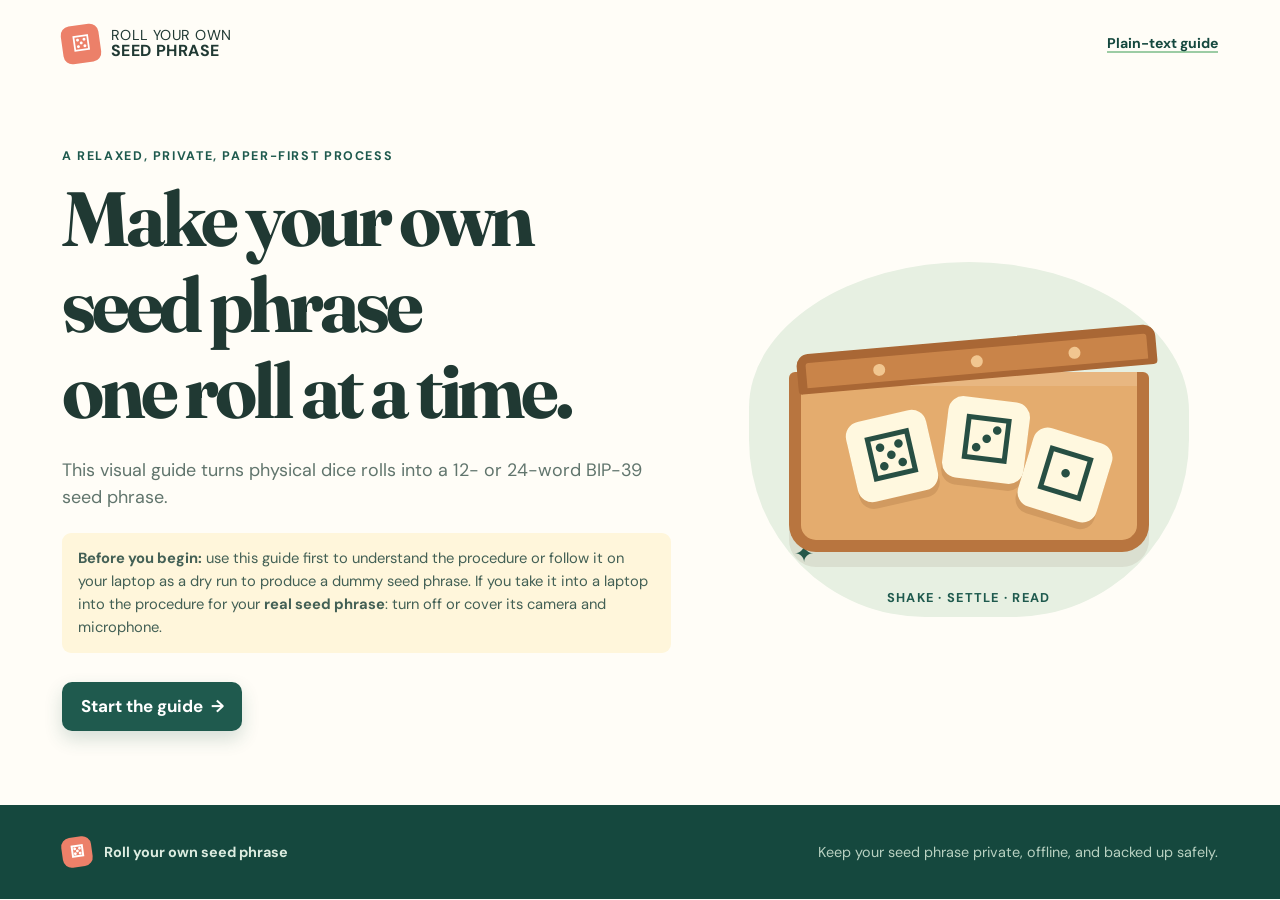
==== commit 8955e17f: "Deploy visual guide with GitHub Pages Add the Pages deployment workflow, document the hosted guide, " ====
--- a/website/index.html
+++ b/website/index.html
@@ -22,6 +22,7 @@
         <p class="eyebrow">A relaxed, private, paper-first process</p>
         <h1 id="hero-title">Make your own seed phrase<br>one roll at a time.</h1>
         <p class="hero-text">This visual guide turns physical dice rolls into a 12- or 24-word BIP-39 seed phrase.</p>
+        <p class="hero-safety-note"><strong>Before you begin:</strong> use this guide first to understand the procedure or follow it on your laptop as a dry run to produce a dummy seed phrase. If you take it into a laptop into the procedure for your <strong>real seed phrase</strong>: turn off or cover its camera and microphone.</p>
         <div class="hero-actions">
           <button class="button button-primary start-guide" type="button">Start the guide <span aria-hidden="true">→</span></button>
         </div>
@@ -41,7 +42,7 @@
       <div class="step-stage">
         <article class="guide-step is-active prepare-step" data-step-panel="1">
           <div class="step-copy"><p class="step-number">Step 1 · prepare</p><h2>Set up a private, paper-first workspace.</h2><p>Gather these six things before we get started.</p>
-            <div class="setup-grid compact"><article class="supply-card"><span class="supply-icon" aria-hidden="true">⚄</span><h3>Dice</h3><p>One or more six-sided dice.</p></article><article class="supply-card"><span class="supply-icon" aria-hidden="true">▱</span><h3>Rolling setup</h3><p>A lidded box (e.g. shoebox, tupperware) OR a cup and a hard rolling tray.</p></article><article class="supply-card"><span class="supply-icon" aria-hidden="true">▤</span><h3>Two printouts</h3><p><a href="../BitsToWords.pdf">BitsToWords</a> and the <a href="../BIP39_Wordlist_Binary_Decimal_Searchable.pdf">manually searchable BIP-39 word list</a>.</p></article><article class="supply-card"><span class="supply-icon" aria-hidden="true">✎</span><h3>A pen</h3><p>Use it to write each converted bit into the printed sheet.</p></article><article class="supply-card"><span class="supply-icon" aria-hidden="true">▣</span><h3>An offline device</h3><p>A hardware wallet or offline laptop that can <span class="tooltip-wrap"><button class="tooltip-trigger" type="button" aria-describedby="checksum-wallets">find the checksum word<span aria-hidden="true">ⓘ</span></button><span class="tooltip-content" id="checksum-wallets" role="tooltip">Known options include BitBox02, Passport, Jade, Specter DIY, and SeedSigner. Check your device documentation and firmware before relying on it.</span></span>.</p></article><article class="supply-card"><span class="supply-icon" aria-hidden="true">⌂</span><h3>A private room</h3><p>No cameras, phones, observers or electronic snitches like Alexa.</p></article></div>
+            <div class="setup-grid compact"><article class="supply-card"><span class="supply-icon" aria-hidden="true">⚄</span><h3>Dice</h3><p>One or more six-sided dice.</p></article><article class="supply-card"><span class="supply-icon" aria-hidden="true">▱</span><h3>Rolling setup</h3><p>A lidded box (e.g. shoebox, tupperware) OR a cup and a hard rolling tray.</p></article><article class="supply-card"><span class="supply-icon" aria-hidden="true">▤</span><h3>Two printouts</h3><p><a href="../BitsToWords.pdf">BitsToWords</a> and the <a href="../BIP39_Wordlist_Binary_Decimal_Searchable.pdf">manually searchable BIP-39 word list</a>.</p></article><article class="supply-card"><span class="supply-icon" aria-hidden="true">✎</span><h3>A pen</h3><p>Use it to write each converted bit into the printed sheet.</p></article><article class="supply-card"><span class="supply-icon" aria-hidden="true">▣</span><h3>An offline device</h3><p>A hardware wallet or (permanently!) offline laptop that can <span class="tooltip-wrap"><button class="tooltip-trigger" type="button" aria-describedby="checksum-wallets">find the checksum word<span aria-hidden="true">ⓘ</span></button><span class="tooltip-content" id="checksum-wallets" role="tooltip">Known options include BitBox02, Passport, Jade, Specter DIY, and SeedSigner. Check your device documentation and firmware before relying on it.</span></span>.</p></article><article class="supply-card"><span class="supply-icon" aria-hidden="true">⌂</span><h3>A private room</h3><p>No cameras, phones, observers or electronic snitches like Alexa.</p></article></div>
             <div class="setup-choices"><div><h3 class="choice-heading">My dice</h3><div class="toggle-group" role="group" aria-label="Dice quality"><button class="toggle is-selected" type="button" data-dice="casino" aria-pressed="true">Casino-grade</button><button class="toggle" type="button" data-dice="consumer" aria-pressed="false">Any</button></div><p class="dice-quality-note" data-dice-quality-note hidden><strong>Choose plain, well-made dice.</strong> Casino-grade is not required, but avoid decorative, novelty, or visibly uneven dice.</p></div><div><h3 class="choice-heading">My rolling setup</h3><div class="toggle-group" role="group" aria-label="Rolling setup"><button class="toggle is-selected" type="button" data-container="box" aria-pressed="true">Lidded box</button><button class="toggle" type="button" data-container="cup" aria-pressed="false">Cup and hard tray</button></div></div></div>
             <div class="checklist compact-checklist"><label class="checkpoint"><input type="checkbox" data-checkpoint="dice"><span>Dice ready</span></label><label class="checkpoint"><input type="checkbox" data-checkpoint="rolling-setup"><span>Box or cup and tray ready</span></label><label class="checkpoint"><input type="checkbox"><span>Both printouts ready</span></label><label class="checkpoint"><input type="checkbox"><span>Pen ready</span></label><label class="checkpoint"><input type="checkbox"><span>Offline checksum device ready</span></label><label class="checkpoint"><input type="checkbox"><span>Room checked for privacy</span></label></div>
           </div>
--- a/website/styles.css
+++ b/website/styles.css
@@ -36,6 +36,7 @@
 h2 { max-width: 710px; margin: 0; font-size: clamp(2.25rem, 4vw, 3.75rem); letter-spacing: -.04em; }
 h3 { margin: 0 0 .65rem; font-size: 1.35rem; }
 .hero-text { max-width: 610px; color: var(--muted); font-size: 1.12rem; margin: 1.4rem 0 1.8rem; }
+.hero-safety-note { max-width: 610px; padding: .9rem 1rem; margin: -.5rem 0 1.8rem; color: #436055; background: #fff6db; border-radius: 9px; font-size: .92rem; }
 .hero-actions, .step-controls { display: flex; gap: .8rem; flex-wrap: wrap; }
 .button { min-height: 46px; display: inline-flex; align-items: center; justify-content: center; gap: .5rem; padding: .67rem 1.1rem; border: 1px solid transparent; border-radius: 10px; font-weight: 700; text-decoration: none; cursor: pointer; transition: transform .18s ease, background .18s ease; }
 .button:hover { transform: translateY(-2px); }
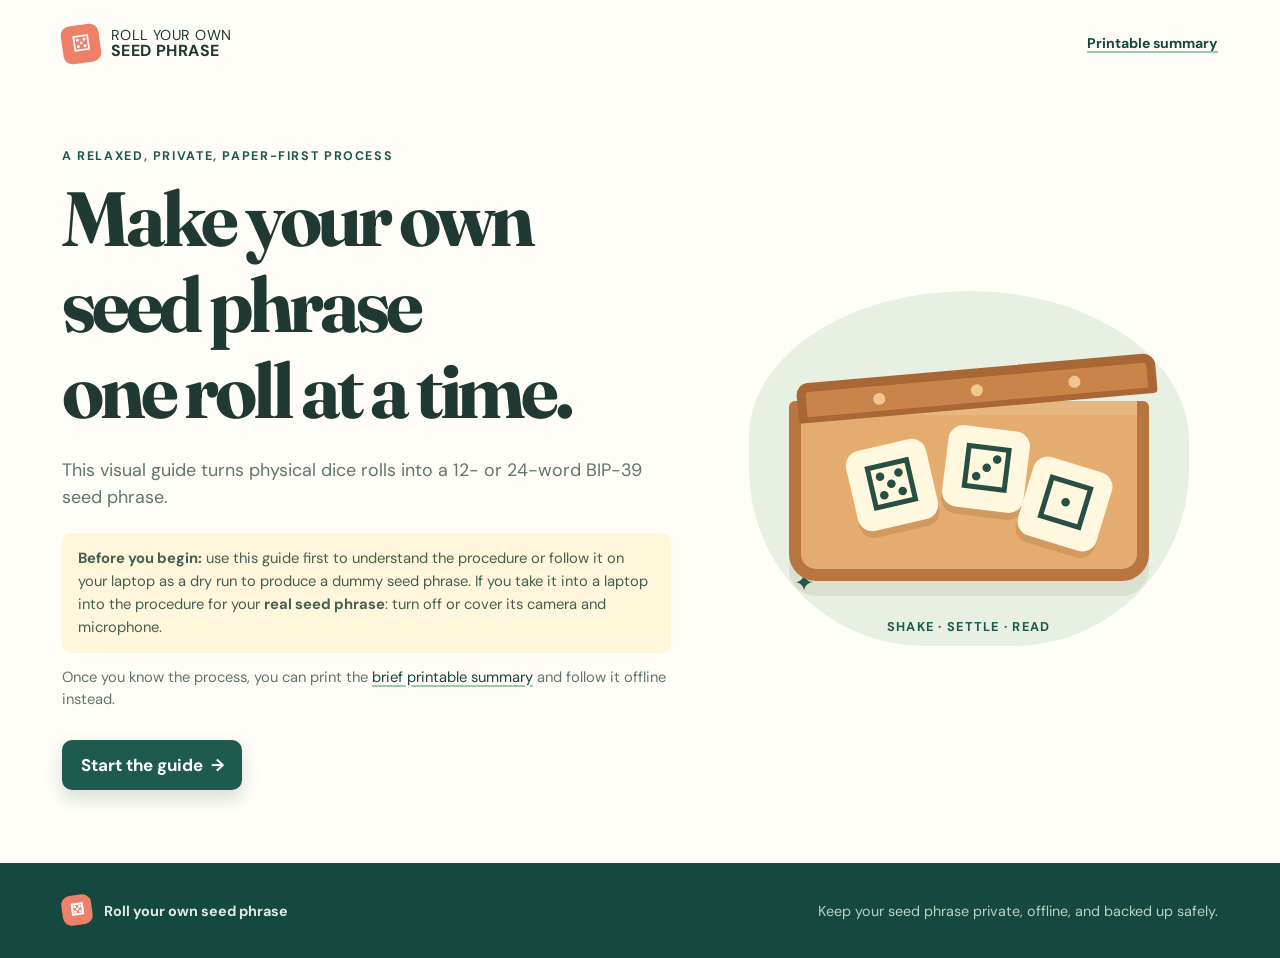
==== commit 6b2f9eb9: "Add printable quick guide Add a formatted PDF quick guide, link it from the visual guide and README," ====
--- a/website/index.html
+++ b/website/index.html
@@ -13,7 +13,7 @@
       <span class="brand-mark" aria-hidden="true">⚄</span>
       <span>Roll your own<br><strong>seed phrase</strong></span>
     </div>
-    <a class="plain-guide-link" href="../HowToRollYourOwnSeedphrase.txt">Plain-text guide</a>
+    <a class="plain-guide-link" href="../HowToRollYourOwnSeedphrase.pdf">Printable summary</a>
   </header>
 
   <main>
@@ -23,6 +23,7 @@
         <h1 id="hero-title">Make your own seed phrase<br>one roll at a time.</h1>
         <p class="hero-text">This visual guide turns physical dice rolls into a 12- or 24-word BIP-39 seed phrase.</p>
         <p class="hero-safety-note"><strong>Before you begin:</strong> use this guide first to understand the procedure or follow it on your laptop as a dry run to produce a dummy seed phrase. If you take it into a laptop into the procedure for your <strong>real seed phrase</strong>: turn off or cover its camera and microphone.</p>
+        <p class="hero-print-note">Once you know the process, you can print the <a href="../HowToRollYourOwnSeedphrase.pdf">brief printable summary</a> and follow it offline instead.</p>
         <div class="hero-actions">
           <button class="button button-primary start-guide" type="button">Start the guide <span aria-hidden="true">→</span></button>
         </div>
@@ -42,24 +43,24 @@
       <div class="step-stage">
         <article class="guide-step is-active prepare-step" data-step-panel="1">
           <div class="step-copy"><p class="step-number">Step 1 · prepare</p><h2>Set up a private, paper-first workspace.</h2><p>Gather these six things before we get started.</p>
-            <div class="setup-grid compact"><article class="supply-card"><span class="supply-icon" aria-hidden="true">⚄</span><h3>Dice</h3><p>One or more six-sided dice.</p></article><article class="supply-card"><span class="supply-icon" aria-hidden="true">▱</span><h3>Rolling setup</h3><p>A lidded box (e.g. shoebox, tupperware) OR a cup and a hard rolling tray.</p></article><article class="supply-card"><span class="supply-icon" aria-hidden="true">▤</span><h3>Two printouts</h3><p><a href="../BitsToWords.pdf">BitsToWords</a> and the <a href="../BIP39_Wordlist_Binary_Decimal_Searchable.pdf">manually searchable BIP-39 word list</a>.</p></article><article class="supply-card"><span class="supply-icon" aria-hidden="true">✎</span><h3>A pen</h3><p>Use it to write each converted bit into the printed sheet.</p></article><article class="supply-card"><span class="supply-icon" aria-hidden="true">▣</span><h3>An offline device</h3><p>A hardware wallet or (permanently!) offline laptop that can <span class="tooltip-wrap"><button class="tooltip-trigger" type="button" aria-describedby="checksum-wallets">find the checksum word<span aria-hidden="true">ⓘ</span></button><span class="tooltip-content" id="checksum-wallets" role="tooltip">Known options include BitBox02, Passport, Jade, Specter DIY, and SeedSigner. Check your device documentation and firmware before relying on it.</span></span>.</p></article><article class="supply-card"><span class="supply-icon" aria-hidden="true">⌂</span><h3>A private room</h3><p>No cameras, phones, observers or electronic snitches like Alexa.</p></article></div>
+            <div class="setup-grid compact"><article class="supply-card"><span class="supply-icon" aria-hidden="true">⚄</span><h3>Dice</h3><p>One or more six-sided dice.</p></article><article class="supply-card"><span class="supply-icon rolling-setup-icon" aria-label="Lidded box"><svg viewBox="0 0 48 48" aria-hidden="true"><path d="M5 16 24 7l19 9-19 9L5 16Z M5 16v17l19 9 19-9V16 M24 25v17 M8 13l16 8 16-8"/></svg></span><h3>Rolling setup</h3><p>A lidded box (e.g. shoebox, tupperware) OR a cup and a hard rolling tray.</p></article><article class="supply-card"><span class="supply-icon printer-icon" aria-hidden="true">⎙</span><h3>Two printouts</h3><p><a href="../BitsToWords.pdf">BitsToWords</a> and the <a href="../BIP39_Wordlist_Binary_Decimal_Searchable.pdf">manually searchable BIP-39 word list</a>.</p></article><article class="supply-card"><span class="supply-icon" aria-hidden="true">✎</span><h3>A pen</h3><p>Use it to write each converted bit into the printed sheet.</p></article><article class="supply-card"><span class="supply-icon offline-icon" aria-label="No internet connection"><svg viewBox="0 0 48 48" aria-hidden="true"><path d="M8 19c9-9 23-9 32 0 M14 26c6-6 14-6 20 0 M20 33c2-2 6-2 8 0 M24 39h.01"/><path class="offline-slash" d="M7 7 41 41"/></svg></span><h3>An offline device</h3><p>A hardware wallet or (permanently!) offline laptop that can <span class="tooltip-wrap"><button class="tooltip-trigger" type="button" aria-describedby="checksum-wallets">find the checksum word<span aria-hidden="true">ⓘ</span></button><span class="tooltip-content" id="checksum-wallets" role="tooltip">Known options include BitBox02, Passport, Jade, Specter DIY, and SeedSigner. Check your device documentation and firmware before relying on it.</span></span>.</p></article><article class="supply-card"><span class="supply-icon private-room-icon" aria-hidden="true">⌂</span><h3>A private room</h3><p>No cameras, phones, observers or electronic snitches like Alexa.</p></article></div>
             <div class="setup-choices"><div><h3 class="choice-heading">My dice</h3><div class="toggle-group" role="group" aria-label="Dice quality"><button class="toggle is-selected" type="button" data-dice="casino" aria-pressed="true">Casino-grade</button><button class="toggle" type="button" data-dice="consumer" aria-pressed="false">Any</button></div><p class="dice-quality-note" data-dice-quality-note hidden><strong>Choose plain, well-made dice.</strong> Casino-grade is not required, but avoid decorative, novelty, or visibly uneven dice.</p></div><div><h3 class="choice-heading">My rolling setup</h3><div class="toggle-group" role="group" aria-label="Rolling setup"><button class="toggle is-selected" type="button" data-container="box" aria-pressed="true">Lidded box</button><button class="toggle" type="button" data-container="cup" aria-pressed="false">Cup and hard tray</button></div></div></div>
-            <div class="checklist compact-checklist"><label class="checkpoint"><input type="checkbox" data-checkpoint="dice"><span>Dice ready</span></label><label class="checkpoint"><input type="checkbox" data-checkpoint="rolling-setup"><span>Box or cup and tray ready</span></label><label class="checkpoint"><input type="checkbox"><span>Both printouts ready</span></label><label class="checkpoint"><input type="checkbox"><span>Pen ready</span></label><label class="checkpoint"><input type="checkbox"><span>Offline checksum device ready</span></label><label class="checkpoint"><input type="checkbox"><span>Room checked for privacy</span></label></div>
+            <div class="checklist compact-checklist"><label class="checkpoint"><input type="checkbox" data-checkpoint="dice"><span>Dice ready</span></label><label class="checkpoint"><input type="checkbox" data-checkpoint="rolling-setup"><span>Box or cup and tray ready</span></label><label class="checkpoint" data-container-check="box"><input type="checkbox" data-checkpoint="box-clearance"><span>All dice can move freely in the lidded box when shaken</span></label><label class="checkpoint"><input type="checkbox"><span>Both printouts ready</span></label><label class="checkpoint"><input type="checkbox"><span>Pen ready</span></label><label class="checkpoint"><input type="checkbox"><span>Offline checksum device ready</span></label><label class="checkpoint"><input type="checkbox"><span>Room checked for privacy</span></label></div>
           </div>
         </article>
 
         <article class="guide-step" data-step-panel="2">
           <div class="step-copy"><p class="step-number">Step 2 · decide</p><h2>Choose your phrase length and encoding.</h2><p>Make both choices now, before any rolling. Your selection controls every instruction that follows.</p>
-            <h3 class="choice-heading">Phrase length</h3><div class="toggle-group" role="group" aria-label="Phrase length"><button class="toggle is-selected" type="button" data-length="12" aria-pressed="true">12 words <small>128 random bits</small></button><button class="toggle" type="button" data-length="24" aria-pressed="false">24 words <small>256 random bits</small></button></div>
+            <h3 class="choice-heading">Phrase length</h3><div class="toggle-group" role="group" aria-label="Phrase length"><button class="toggle is-selected" type="button" data-length="12" aria-pressed="true">12 words <small>128 random bits</small></button><button class="toggle" type="button" data-length="24" aria-pressed="false">24 words <small>256 random bits</small></button></div><p class="quiet"><strong>Before rolling:</strong> print the matching Bit-to-word worksheet and fill its Identifier with a non-secret name so you can recognize this seed backup later.</p>
             <h3 class="choice-heading">Dice-to-bit method</h3><div class="encoding-tabs" role="tablist" aria-label="Encoding methods"><button class="encoding-tab is-selected" type="button" data-encoding="base4" role="tab" aria-selected="true">Recommended: base-4</button><button class="encoding-tab" type="button" data-encoding="binary" role="tab" aria-selected="false">Alternative: binary</button></div>
             <div class="encoding-explanation is-visible" data-encoding-panel="base4"><p><strong>Base-4 rejection sampling</strong> gives two bits from each accepted roll. Faces 5 and 6 are ignored.</p><p class="quiet">Collect <strong data-base4-count>64</strong> accepted results. Expect about <strong data-base4-average>96</strong> physical rolls on average.</p></div><div class="encoding-explanation" data-encoding-panel="binary"><p><strong>Binary quantization</strong> uses every result: faces 1–3 mean 0, and faces 4–6 mean 1.</p><p class="quiet">Make exactly <strong data-binary-count>128</strong> rolls. Use this only with casino-grade dice, or select 24 words for more margin.</p></div><p class="selection-warning" data-binary-warning hidden><strong>Choose another combination.</strong> Binary quantization with consumer-grade dice requires the 24-word option. Select 24 words or use base-4.</p>
-            <label class="checkpoint"><input type="checkbox"><span>I selected my phrase length and encoding.</span></label>
+            <label class="checkpoint"><input type="checkbox"><span>I selected my phrase length and encoding.</span></label><label class="checkpoint"><input type="checkbox"><span>I filled the worksheet Identifier with a non-secret name.</span></label>
           </div>
           <div class="step-visual encoding-visual" aria-label="Selected die conversion visual"><div class="die-grid" data-base4-visual><div><b>⚀</b><span>00</span></div><div><b>⚁</b><span>01</span></div><div><b>⚂</b><span>10</span></div><div><b>⚃</b><span>11</span></div><div class="rejected"><b>⚄</b><span>skip</span></div><div class="rejected"><b>⚅</b><span>skip</span></div></div><div class="die-grid binary-grid" data-binary-visual hidden><div><b>⚀</b><span>0</span></div><div><b>⚁</b><span>0</span></div><div><b>⚂</b><span>0</span></div><div><b>⚃</b><span>1</span></div><div><b>⚄</b><span>1</span></div><div><b>⚅</b><span>1</span></div></div><p class="visual-label" data-encoding-caption>Base-4: 1–4 become bits; 5–6 are skipped.</p></div>
         </article>
 
         <article class="guide-step" data-step-panel="3">
-          <div class="step-copy"><p class="step-number">Step 3 · roll and record</p><h2>Roll, convert, and repeat.</h2><div data-container-panel="box"><ol class="instruction-list"><li><span>1</span> Put all dice in the lidded box. Shake hard at least ten times, then gently tip the settled dice to one edge.</li><li><span>2</span> Open the box without moving dice by hand. Read left to right; if needed, read the next row front to back.</li><li><span>3</span> Convert each result using the selected method, shown on the right.</li><li><span>4</span> Write <strong data-bits-per-result>2</strong> <strong data-bit-word>bits</strong> in <span data-bit-boxes>the next free boxes</span>.</li></ol></div><div data-container-panel="cup" hidden><ol class="instruction-list"><li><span>1</span> Shake the dice in the cup, then cast them with enough room and energy for several impacts on the hard rolling tray or mat.</li><li><span>2</span> Read every die using the fixed spatial order chosen before the first throw.</li><li><span>3</span> Convert each result using the selected method, shown on the right.</li><li><span>4</span> Write <strong data-bits-per-result>2</strong> <strong data-bit-word>bits</strong> in <span data-bit-boxes>the next free boxes</span>.</li></ol></div><p class="callout"><strong>Unclear result?</strong> If a die is cocked or ambiguous, discard the whole batch and roll the complete batch again.</p><p class="repeat-instruction"><strong>Repeat:</strong> steps 1-4, until you reach the stopping boundary in the last word.</p><label class="checkpoint"><input type="checkbox"><span>I rolled <strong data-required-bits>128</strong> bits with this same rolling method, reading order, and conversion rule throughout.</span></label></div>
+          <div class="step-copy"><p class="step-number">Step 3 · roll and record</p><h2>Roll, convert, and repeat.</h2><div data-container-panel="box"><ol class="instruction-list"><li><span>1</span> Put all dice in the lidded box. Shake hard at least ten times; each shake should make the dice travel and collide audibly inside. Then gently tip the settled dice to one edge.</li><li><span>2</span> Open the box without moving dice by hand. Read left to right; if needed, read the next row front to back.</li><li><span>3</span> Convert each result using the selected method, shown on the right.</li><li><span>4</span> Write <strong data-bits-per-result>2</strong> <strong data-bit-word>bits</strong> in <span data-bit-boxes>the next free boxes</span>.</li></ol></div><div data-container-panel="cup" hidden><ol class="instruction-list"><li><span>1</span> Shake the dice in the cup, then cast them with enough room and energy for several impacts on the hard rolling tray or mat.</li><li><span>2</span> Read every die using the fixed spatial order chosen before the first throw.</li><li><span>3</span> Convert each result using the selected method, shown on the right.</li><li><span>4</span> Write <strong data-bits-per-result>2</strong> <strong data-bit-word>bits</strong> in <span data-bit-boxes>the next free boxes</span>.</li></ol></div><p class="callout"><strong>Unclear result?</strong> If a die is cocked or ambiguous, discard the whole batch and roll the complete batch again.</p><p class="repeat-instruction"><strong>Repeat:</strong> steps 1-4, until you reach the stopping boundary in the last word.</p><label class="checkpoint"><input type="checkbox"><span>I rolled <strong data-required-bits>128</strong> bits with this same rolling method, reading order, and conversion rule throughout.</span></label></div>
           <div class="step-visual rolling-visual" aria-label="Selected rolling method and bit-entry visual"><div class="box-method" data-container-visual="box"><b class="visual-step-number">1</b><div class="mini-box"><span>⚄</span><span>⚂</span><span>⚀</span></div><div class="visual-arrow">↘</div><b class="visual-step-number read-number">2</b><div class="aligned-dice"><span>⚄</span><span>⚂</span><span>⚀</span></div><p>Shake ×10, then tip to align.<br>Read left → right.</p></div><div class="cup-method" data-container-visual="cup" hidden><b class="visual-step-number">1</b><div class="cup-icon">⚄</div><div class="visual-arrow">↘</div><b class="visual-step-number read-number">2</b><div class="tray-dice"><span>⚄</span><span>⚂</span><span>⚀</span></div><p>Cast onto a hard tray or mat.<br>Read in your fixed spatial order.</p></div><div class="face-mapping" data-base4-example><div class="mapping-heading"><b class="visual-step-number">3</b><span>Convert the face value</span></div><div class="mapping-row faces"><b>⚀</b><b>⚁</b><b>⚂</b><b>⚃</b><b>⚄</b><b>⚅</b></div><div class="mapping-row arrows"><span>↓</span><span>↓</span><span>↓</span><span>↓</span><span>↓</span><span>↓</span></div><div class="mapping-row results"><span>00</span><span>01</span><span>10</span><span>11</span><span class="skip">skip</span><span class="skip">skip</span></div></div><div class="face-mapping" data-binary-example hidden><div class="mapping-heading"><b class="visual-step-number">3</b><span>Convert the face value</span></div><div class="mapping-row faces"><b>⚀</b><b>⚁</b><b>⚂</b><b>⚃</b><b>⚄</b><b>⚅</b></div><div class="mapping-row arrows"><span>↓</span><span>↓</span><span>↓</span><span>↓</span><span>↓</span><span>↓</span></div><div class="mapping-row results"><span>0</span><span>0</span><span>0</span><span>1</span><span>1</span><span>1</span></div></div><div class="boundary-shot"><b class="visual-step-number">4</b><span>Stop at the bold divider: leave <strong data-checksum-bits>4</strong> boxes blank.</span><small>Ignore any later dice in the final batch.</small></div><div class="stop-condition-shot"><b class="visual-step-number">5</b><div class="stop-condition-placeholder" role="img" aria-label="Placeholder for a stop-condition image">Stop-condition image placeholder</div></div></div>
         </article>
 
--- a/website/styles.css
+++ b/website/styles.css
@@ -37,6 +37,7 @@
 h3 { margin: 0 0 .65rem; font-size: 1.35rem; }
 .hero-text { max-width: 610px; color: var(--muted); font-size: 1.12rem; margin: 1.4rem 0 1.8rem; }
 .hero-safety-note { max-width: 610px; padding: .9rem 1rem; margin: -.5rem 0 1.8rem; color: #436055; background: #fff6db; border-radius: 9px; font-size: .92rem; }
+.hero-print-note { max-width: 610px; margin: -1rem 0 1.8rem; color: var(--muted); font-size: .92rem; }
 .hero-actions, .step-controls { display: flex; gap: .8rem; flex-wrap: wrap; }
 .button { min-height: 46px; display: inline-flex; align-items: center; justify-content: center; gap: .5rem; padding: .67rem 1.1rem; border: 1px solid transparent; border-radius: 10px; font-weight: 700; text-decoration: none; cursor: pointer; transition: transform .18s ease, background .18s ease; }
 .button:hover { transform: translateY(-2px); }
@@ -77,13 +78,13 @@
 .wizard-active .wizard { display: block; }
 .wizard-progress { max-width: 1000px; display: grid; grid-template-columns: auto 1fr auto; align-items: center; gap: .85rem; margin: 0 auto 1.5rem; color: var(--muted); font-size: .84rem; font-weight: 700; }
 .progress-label { white-space: nowrap; color: var(--forest); }.progress-track { height: 7px; overflow: hidden; background: var(--sage); border-radius: 99px; }.progress-track span { display: block; width: 20%; height: 100%; background: var(--coral); border-radius: inherit; transition: width .25s ease; }
-.wizard .step-stage { margin-top: 0; }.wizard .guide-step { min-height: 580px; }.wizard .step-copy h2 { font-size: clamp(2.1rem, 4vw, 3.3rem); }.wizard .step-visual { min-height: 350px; }.compact { grid-template-columns: repeat(2, 1fr); gap: .7rem; margin: 1.4rem 0; }.compact .supply-card { min-height: 0; padding: 1rem; }.compact .supply-card h3 { font-size: 1.05rem; }.compact .supply-card p { margin: .25rem 0 0; font-size: .84rem; }.compact .supply-icon { width: 2.2rem; height: 2.2rem; margin-bottom: .6rem; font-size: 1.05rem; }
+.wizard .step-stage { margin-top: 0; }.wizard .guide-step { min-height: 580px; }.wizard .step-copy h2 { font-size: clamp(2.1rem, 4vw, 3.3rem); }.wizard .step-visual { min-height: 350px; }.compact { grid-template-columns: repeat(2, 1fr); gap: .7rem; margin: 1.4rem 0; }.compact .supply-card { min-height: 0; padding: 1rem; }.compact .supply-card h3 { font-size: 1.05rem; }.compact .supply-card p { margin: .25rem 0 0; font-size: .84rem; }.compact .supply-icon { width: 2.65rem; height: 2.65rem; margin-bottom: .6rem; font-size: 1.35rem; }.compact .supply-icon svg { width: 2rem; height: 2rem; fill: none; stroke: #fff; stroke-linecap: round; stroke-linejoin: round; stroke-width: 3; }.rolling-setup-icon svg { width: 2.15rem !important; height: 2.15rem !important; stroke-width: 1.5; }.printer-icon { font-size: 1.5rem !important; }.offline-icon .offline-slash { stroke: #fff; stroke-width: 4; }.private-room-icon { font-size: 1.8rem !important; }
 .wizard .prepare-step { grid-template-columns: 1fr; min-height: 0; }.prepare-step .compact { grid-template-columns: repeat(3, 1fr); }
 .privacy-visual { grid-template-rows: auto auto auto; color: var(--forest); text-align: center; }.privacy-visual > span { color: var(--coral); font-size: 2rem; }.privacy-visual p { margin: 0; font-size: .9rem; font-weight: 700; letter-spacing: .08em; text-transform: uppercase; }.lock-icon { display: grid; place-items: center; width: 150px; height: 150px; color: #fff; background: var(--forest); border: 14px solid #a5caa6; border-radius: 50% 50% 18px 18px; font-size: 4.8rem; }
 .choice-heading { margin: 1.45rem 0 .55rem; font-size: 1.05rem; }.wizard .toggle-group { margin-bottom: .4rem; }.checkpoint { display: flex; align-items: center; gap: .7rem; padding: .8rem .9rem; margin-top: 1.2rem; background: #fff6db; border-radius: 9px; cursor: pointer; font-size: .92rem; }.checkpoint input { width: 1.15rem; height: 1.15rem; accent-color: var(--forest); }.checkpoint input:checked + span { color: var(--muted); text-decoration: line-through; }
 .binary-grid:not([hidden]), .die-grid:not([hidden]) { display: grid; }.wizard .small-note { max-width: 900px; margin: 1.4rem auto 0; }.wizard + footer { display: none; }.wizard-active footer { display: flex; }.wizard-active main > .hero + .wizard ~ footer { display: flex; }
 
-.setup-choices { display: grid; grid-template-columns: 1fr 1fr; gap: 1rem; }.setup-choices .choice-heading { margin-top: .4rem; }.compact-checklist { grid-template-columns: 1fr 1fr; gap: .55rem; margin-top: 1.4rem; }.compact-checklist label { padding: .6rem .75rem; font-size: .86rem; }.selection-warning { padding: .8rem 1rem; margin: 1rem 0 0; color: #7d2e21; background: #ffebe6; border-left: 4px solid var(--coral); border-radius: 0 8px 8px 0; font-size: .9rem; }[hidden] { display: none !important; }
+.setup-choices { display: grid; grid-template-columns: 1fr 1fr; gap: 1rem; }.setup-choices .choice-heading { margin-top: .4rem; }.compact-checklist { grid-template-columns: repeat(2, calc((100% - 1.1rem) / 3)); gap: .55rem; width: 100%; margin-top: 1.4rem; }.compact-checklist.has-box-clearance { grid-template-columns: repeat(3, 1fr); }.compact-checklist label { padding: .6rem .75rem; font-size: .86rem; }.compact-checklist [data-container-check="box"] { grid-column: 3; grid-row: 1 / span 3; align-self: start; }.selection-warning { padding: .8rem 1rem; margin: 1rem 0 0; color: #7d2e21; background: #ffebe6; border-left: 4px solid var(--coral); border-radius: 0 8px 8px 0; font-size: .9rem; }[hidden] { display: none !important; }
 .conversion-loop { padding: .8rem 1rem; margin-top: 1rem; color: var(--deep-forest); background: var(--sage); border-radius: 9px; font-size: .91rem; }.conversion-loop strong, .conversion-loop span { display: block; }.conversion-loop span { margin-top: .2rem; }.loop-note { color: var(--forest) !important; font-size: .88rem; font-weight: 700; }.rolling-visual { grid-template-rows: 1fr auto auto; }.box-method, .cup-method { display: grid; grid-template-columns: 1fr auto 1fr; align-items: center; gap: .6rem; }.box-method p, .cup-method p { grid-column: 1 / -1; margin: .5rem 0 0; color: var(--forest); text-align: center; font-size: .82rem; font-weight: 700; }.mini-box { display: flex; align-items: center; justify-content: center; gap: .3rem; background: transparent; border: 0; border-radius: 0; transform: none; }.mini-box span, .aligned-dice span, .tray-dice span { display: grid; place-items: center; width: 38px; height: 38px; color: var(--forest); background: #fff8df; border: 1px solid #c8b47e; border-radius: 5px; font-size: 1.7rem; }.aligned-dice, .tray-dice { display: flex; flex-direction: column; gap: .3rem; }.visual-arrow { color: var(--coral); font-size: 2rem; }.cup-icon { display: grid; place-items: center; width: 84px; height: 110px; color: #fff; background: var(--forest); border-radius: 12px 12px 40px 40px; font-size: 2.5rem; }.tray-dice { flex-direction: row; align-items: center; justify-content: center; width: auto; height: auto; background: transparent; border: 0; border-radius: 0; }.reference-crop { display: block; object-fit: cover; object-position: top left; background: #fff; border: 1px solid #cbd2c6; box-shadow: 0 6px 15px rgba(29, 67, 54, .12); }.bits-crop { width: 100%; height: 120px; margin-top: 1rem; object-position: 43% 17%; }.reference-visual { grid-template-columns: 1fr auto 1fr; align-items: center; gap: .7rem; }.reference-visual figure { max-width: 180px; margin: 0; }.reference-visual figcaption { margin-top: .5rem; color: var(--forest); font-size: .78rem; font-weight: 700; text-align: center; }.bits-small { width: 100%; height: 160px; object-position: 28% 20%; }.word-list-crop { width: 100%; height: 160px; object-position: left top; }.finish-visual { grid-template-rows: auto auto 120px auto; }.final-bits { display: flex; overflow: hidden; border-radius: 7px; font-family: "DM Mono", monospace; font-size: .82rem; }.final-bits span { padding: .5rem .7rem; }.rolled-bits { color: #fff; background: var(--forest); }.checksum-bits { color: #7d2e21; background: #ffc5b9; }.final-list-crop { width: 100%; height: 115px; object-position: left bottom; }
 
 .setup-choices > div { display: flex; flex-direction: column; }.setup-choices .choice-heading { min-height: 1.35em; }.setup-choices .toggle-group { min-height: 56px; align-items: stretch; }.setup-choices .toggle { display: flex; align-items: center; justify-content: center; }
@@ -106,6 +107,7 @@
 .box-method .visual-arrow, .cup-method .visual-arrow { display: none; }.box-method, .cup-method { grid-template-columns: 27px auto; justify-content: center; }.box-method .mini-box { animation: shake-box .45s ease-in-out infinite alternate; }.repeat-instruction { position: relative; padding-left: 3rem; }.repeat-instruction::before { position: absolute; top: .8rem; left: .8rem; display: grid; place-items: center; width: 27px; height: 27px; color: #fff; background: var(--forest); border-radius: 50%; content: "5"; font-size: .8rem; font-weight: 700; }.lookup-visual { grid-template-columns: 1fr; gap: .9rem; align-items: stretch; }.lookup-stage { position: relative; display: grid; grid-template-columns: 27px minmax(0, 1fr) 24px minmax(0, 1fr); grid-template-rows: auto 76px; align-items: center; gap: .6rem; width: 100%; padding: .6rem; background: #fff; border-radius: 8px; }.lookup-stage > .visual-step-number { align-self: start; }.lookup-arrow { color: var(--coral); font-size: 1.5rem; font-weight: 700; text-align: center; }.lookup-sheet, .sheet-highlight { display: block; width: min(100%, 130px); height: 92px; object-fit: cover; object-position: top left; border: 1px solid #9ca89b; }.sheet-highlight { position: relative; overflow: hidden; }.sheet-highlight .lookup-sheet { width: 100%; height: 100%; border: 0; }.column-highlight::after, .column-row-highlight::after { position: absolute; top: 11%; bottom: 8%; left: 31%; width: 13%; border: 2px solid var(--forest); background: rgba(44, 109, 83, .13); content: ""; }.column-row-highlight::before { position: absolute; z-index: 1; top: 64%; right: 3%; left: 3%; height: 7%; border: 2px solid var(--coral); background: rgba(230, 117, 99, .22); content: ""; }.sheet-stack { position: relative; height: 92px; }.sheet-stack img { position: absolute; width: 78%; height: 78px; object-fit: cover; object-position: top left; background: #fff; border: 1px solid #9ca89b; box-shadow: 1px 1px 0 rgba(29, 67, 54, .15); }.sheet-stack img:nth-child(1) { z-index: 1; top: 0; left: 0; }.sheet-stack img:nth-child(2) { z-index: 2; top: 2px; left: 4px; }.sheet-stack img:nth-child(3) { z-index: 3; top: 4px; left: 8px; }.sheet-stack img:nth-child(4) { z-index: 4; top: 6px; left: 12px; }.sheet-stack img:nth-child(5) { z-index: 5; top: 8px; left: 16px; }.sheet-stack img:nth-child(6) { z-index: 6; top: 10px; left: 20px; }.sheet-stack img:nth-child(7) { z-index: 7; top: 12px; left: 24px; }.lookup-stage .visual-step-number { color: #fff; background: var(--forest); }.lookup-stage::after { grid-column: 1 / -1; width: 100%; height: 76px; box-sizing: border-box; border: 1px solid #171717; background: linear-gradient(90deg, transparent 0 7%, rgba(255, 213, 105, .65) 7% 35%, transparent 35% 100%), repeating-linear-gradient(90deg, transparent 0 20px, rgba(29, 29, 29, .18) 20px 21px), repeating-linear-gradient(0deg, #fffdf7 0 24px, rgba(29, 29, 29, .2) 24px 25px); content: "BitsToWords — 0 1 1 1 0 0 1 0 1 0 0"; color: #173f34; font-family: "DM Mono", monospace; font-size: .76rem; line-height: 2.9; text-align: center; }.lookup-stage:nth-child(2)::after { background: linear-gradient(90deg, transparent 0 34%, rgba(255, 213, 105, .65) 34% 57%, transparent 57% 100%), repeating-linear-gradient(90deg, transparent 0 20px, rgba(29, 29, 29, .18) 20px 21px), repeating-linear-gradient(0deg, #fffdf7 0 24px, rgba(29, 29, 29, .2) 24px 25px); }.lookup-stage:nth-child(3)::after { background: linear-gradient(90deg, transparent 0 56%, rgba(255, 213, 105, .65) 56% 94%, transparent 94% 100%), repeating-linear-gradient(90deg, transparent 0 20px, rgba(29, 29, 29, .18) 20px 21px), repeating-linear-gradient(0deg, #fffdf7 0 24px, rgba(29, 29, 29, .2) 24px 25px); }.lookup-stage .visual-step-number { color: #fff; background: var(--forest); }@keyframes shake-box { from { transform: rotate(-4deg) translateX(-3px); } to { transform: rotate(4deg) translateX(3px); } }
 
 @media (max-width: 800px) { .wizard { padding: 1.2rem; }.wizard-progress { grid-template-columns: auto 1fr; }.wizard-progress > :last-child { grid-column: 1 / -1; }.wizard .guide-step { min-height: auto; }.wizard .step-visual { min-height: 260px; }.compact, .setup-choices, .compact-checklist, .prepare-step .compact { grid-template-columns: 1fr 1fr; }.reference-visual { grid-template-columns: 1fr; }.reference-visual .word-arrow { transform: rotate(90deg); margin: 0; } }
+@media (max-width: 800px) { .compact-checklist, .compact-checklist.has-box-clearance { width: 100%; }.compact-checklist [data-container-check="box"] { grid-column: auto; grid-row: auto; } }
 
 .step-visual .visual-step-number { justify-self: start; }.box-method, .cup-method { justify-content: start; }.lookup-stage { grid-template-rows: 88px auto; }.lookup-stage::after { grid-row: 1; grid-column: 1 / -1; height: 88px; padding-top: .1rem; border: 1px solid #315d50; border-radius: 4px; background: linear-gradient(90deg, transparent 0 6%, rgba(255, 213, 105, .48) 6% 31%, transparent 31% 100%), repeating-linear-gradient(90deg, transparent 0 21px, rgba(29, 29, 29, .2) 21px 22px), repeating-linear-gradient(0deg, #fffdf7 0 28px, rgba(29, 29, 29, .22) 28px 29px); box-shadow: none; color: #173f34; content: "1\A 0 1 1  1 0 0  1 0 1 0 0"; font-family: "DM Mono", monospace; font-size: .78rem; line-height: 2.2; text-align: center; white-space: pre; }.lookup-stage > * { grid-row: 2; }.lookup-stage > .visual-step-number { align-self: start; }.lookup-stage:nth-child(2)::after { background: linear-gradient(90deg, transparent 0 31%, rgba(255, 213, 105, .48) 31% 56%, transparent 56% 100%), repeating-linear-gradient(90deg, transparent 0 21px, rgba(29, 29, 29, .2) 21px 22px), repeating-linear-gradient(0deg, #fffdf7 0 28px, rgba(29, 29, 29, .22) 28px 29px); }.lookup-stage:nth-child(3)::after { background: linear-gradient(90deg, transparent 0 56%, rgba(108, 198, 135, .42) 56% 94%, transparent 94% 100%), repeating-linear-gradient(90deg, transparent 0 21px, rgba(29, 29, 29, .2) 21px 22px), repeating-linear-gradient(0deg, #fffdf7 0 28px, rgba(29, 29, 29, .22) 28px 29px); }.lookup-stage .lookup-sheet, .lookup-stage .sheet-highlight, .lookup-stage .sheet-stack { height: 112px; }.lookup-stage .lookup-sheet { width: min(100%, 150px); height: 112px; }.sheet-stack img { width: 78%; height: 95px; }.sheet-stack img:nth-child(1) { top: 0; left: 0; }.sheet-stack img:nth-child(2) { top: 3px; left: 5px; }.sheet-stack img:nth-child(3) { top: 6px; left: 10px; }.sheet-stack img:nth-child(4) { top: 9px; left: 15px; }.sheet-stack img:nth-child(5) { top: 12px; left: 20px; }.sheet-stack img:nth-child(6) { top: 15px; left: 25px; }.sheet-stack img:nth-child(7) { top: 18px; left: 30px; }
 
